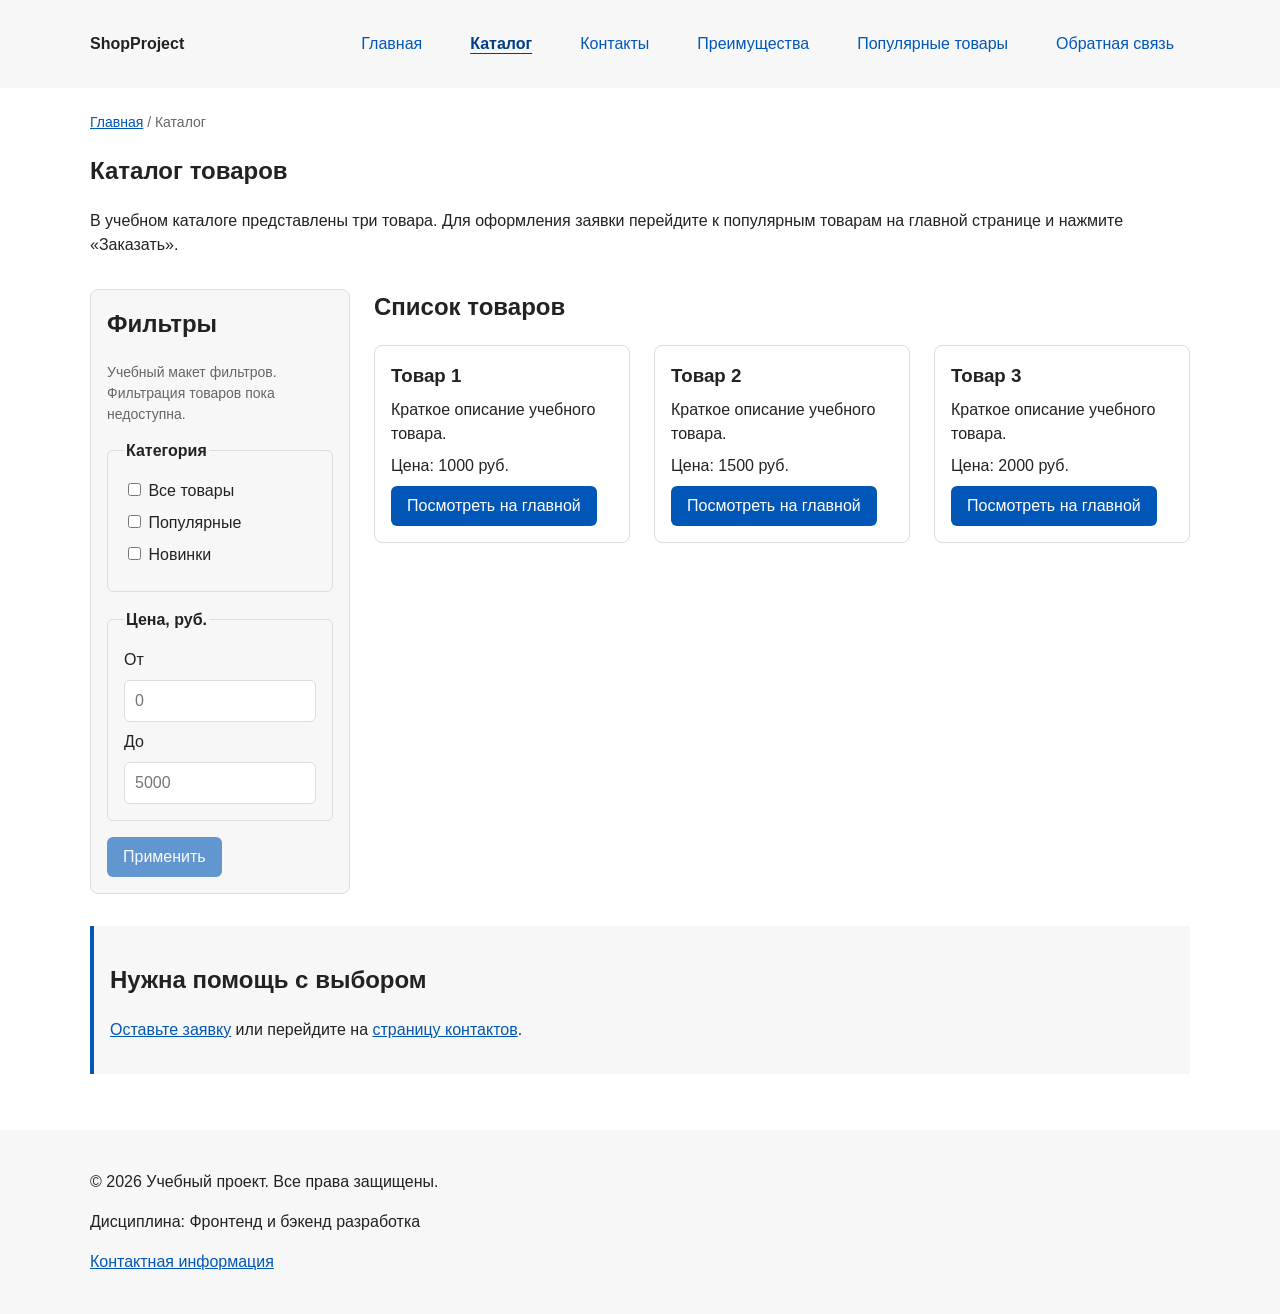
==== catalog.html @ 0255ac9d "update files" ====
<!DOCTYPE html>
<html lang="ru">
<head>
  <meta charset="UTF-8">
  <meta name="viewport" content="width=device-width, initial-scale=1.0">
  <meta name="description" content="Каталог товаров ShopProject: описания, цены и переход к оформлению заявки на главной странице.">
  <title>Каталог товаров — Учебный интернет-магазин</title>
  <meta property="og:type" content="website">
  <meta property="og:locale" content="ru_RU">
  <meta property="og:site_name" content="ShopProject">
  <meta property="og:title" content="Каталог товаров — Учебный интернет-магазин">
  <meta property="og:description" content="Каталог товаров ShopProject: описания, цены и переход к оформлению заявки на главной странице.">
  <meta property="og:url" content="https://npeac-h.github.io/kr1-html-css-shop/catalog.html">
  <meta property="og:image" content="https://npeac-h.github.io/kr1-html-css-shop/images/preview.jpg">
  <meta property="og:image:width" content="1200">
  <meta property="og:image:height" content="630">
  <meta property="og:image:alt" content="ShopProject — учебный интернет-магазин">
  <link rel="stylesheet" href="css/style.css">
</head>
<body>
  <header>
    <div class="site-header">
      <a class="site-logo" href="index.html">ShopProject</a>
      <nav class="site-nav" aria-label="Основная навигация">
        <ul class="site-nav__list">
          <li><a href="index.html">Главная</a></li>
          <li><a href="catalog.html" aria-current="page">Каталог</a></li>
          <li><a href="contacts.html">Контакты</a></li>
          <li><a href="index.html#advantages">Преимущества</a></li>
          <li><a href="index.html#popular">Популярные товары</a></li>
          <li><a href="index.html#contacts">Обратная связь</a></li>
        </ul>
      </nav>
    </div>
  </header>
  <main>
    <nav class="breadcrumbs" aria-label="Хлебные крошки">
      <a href="index.html">Главная</a>
      <span aria-current="page">Каталог</span>
    </nav>

    <section class="section">
      <h1>Каталог товаров</h1>
      <p>
        В учебном каталоге представлены три товара.
        Для оформления заявки перейдите к популярным товарам
        на главной странице и нажмите «Заказать».
      </p>
    </section>

    <div class="catalog-layout">
      <aside class="catalog-filters" aria-labelledby="filters-title">
        <h2 id="filters-title">Фильтры</h2>
        <p id="filters-note" class="filters-note">
          Учебный макет фильтров. Фильтрация товаров пока недоступна.
        </p>
        <form class="filters-form" action="catalog.html" method="get" aria-describedby="filters-note">
          <fieldset>
            <legend>Категория</legend>
            <label>
              <input type="checkbox" name="category" value="all">
              Все товары
            </label>
            <label>
              <input type="checkbox" name="category" value="popular">
              Популярные
            </label>
            <label>
              <input type="checkbox" name="category" value="new">
              Новинки
            </label>
          </fieldset>

          <fieldset>
            <legend>Цена, руб.</legend>
            <label for="price-from">От</label>
            <input id="price-from" name="price-from" type="number" min="0" placeholder="0">
            <label for="price-to">До</label>
            <input id="price-to" name="price-to" type="number" min="0" placeholder="5000">
          </fieldset>

          <button class="button" type="submit" disabled>Применить</button>
        </form>
      </aside>

      <section class="catalog-products" aria-labelledby="products-title">
        <h2 id="products-title">Список товаров</h2>
        <div class="products-grid">
          <article class="product-card">
            <h3>Товар 1</h3>
            <p>Краткое описание учебного товара.</p>
            <p>Цена: 1000 руб.</p>
            <a class="button product-card__link" href="index.html#popular">Посмотреть на главной</a>
          </article>

          <article class="product-card">
            <h3>Товар 2</h3>
            <p>Краткое описание учебного товара.</p>
            <p>Цена: 1500 руб.</p>
            <a class="button product-card__link" href="index.html#popular">Посмотреть на главной</a>
          </article>

          <article class="product-card">
            <h3>Товар 3</h3>
            <p>Краткое описание учебного товара.</p>
            <p>Цена: 2000 руб.</p>
            <a class="button product-card__link" href="index.html#popular">Посмотреть на главной</a>
          </article>
        </div>
      </section>
    </div>

    <aside class="aside-info">
      <h2>Нужна помощь с выбором</h2>
      <p>
        <a href="index.html#contacts">Оставьте заявку</a>
        или перейдите на <a href="contacts.html">страницу контактов</a>.
      </p>
    </aside>
  </main>
  <footer>
    <div class="site-footer">
      <p>&copy; 2026 Учебный проект. Все права защищены.</p>
      <p>Дисциплина: Фронтенд и бэкенд разработка</p>
      <p><a href="contacts.html">Контактная информация</a></p>
    </div>
  </footer>
</body>
</html>
---- css/style.css ----
/* ===============================
   2. Базовые стили
   =============================== */

* {
  box-sizing: border-box;
}

body {
  margin: 0;
  font-family: Arial, sans-serif;
  line-height: 1.5;
  color: var(--color-text);
  background-color: var(--color-bg);
}

/*
  Задаём внутренние отступы для основных областей страницы.
  Это делает содержимое визуально отделённым от краёв окна браузера.
*/
header,
main,
footer {
  padding: var(--space-lg);
}


/*
  Оформляем шапку страницы.
  Пока используется простой светло-серый фон.
*/
header {
  position: sticky;
  top: 0;
  z-index: 10;
  background-color: var(--color-surface);
}

/*
  Оформляем подвал страницы тем же фоном,
  чтобы визуально отделить его от основного содержимого.
*/
footer {
  background-color: var(--color-surface);
}

/*
  Ограничиваем ширину содержимого шапки,
  чтобы оно не растягивалось слишком сильно на широких экранах.
*/
.site-header {
  display: flex;
  flex-wrap: wrap;
  align-items: center;
  justify-content: space-between;
  gap: var(--space-md);
  max-width: var(--container-width);
  margin: 0 auto;
}

/*
  Оформляем текстовый логотип.
*/
.site-logo {
  font-weight: bold;
  text-decoration: none;
  color: #222222;
}

/*
  Убираем стандартные отступы и маркеры списка навигации.
*/
.site-nav__list {
  display: flex;
  flex-wrap: wrap;
  justify-content: center;
  align-items: center;
  gap: var(--space-md);
  padding: 0;
  margin: 0;
  list-style: none;
}

/*
  Отступы между пунктами меню задаются через gap у списка.
*/
.site-nav__list li {
  margin: 0;
}

/*
  Оформляем ссылки меню.
*/
.site-nav__list a {
  display: inline-block;
  padding: var(--space-sm) var(--space-md);
  color: var(--color-primary);
  text-decoration: none;
  border-radius: var(--radius-sm);
}

/* Подсветка всей кликабельной области пункта меню. */
.site-nav__list a:hover,
.site-nav__list a[aria-current="page"]:hover {
  color: var(--color-white);
  background-color: var(--color-primary);
}

/*
  Hero-блок — первый крупный блок страницы.
  Он визуально отделяется от остальных разделов фоном и отступами.
*/
.hero {
  max-width: var(--container-width);
  margin: 0 auto var(--space-xl);
  padding: var(--space-xl) var(--space-lg);
  background-color: var(--color-surface-accent);
  border-radius: var(--radius-lg);
}

.section {
  max-width: var(--container-width);
  margin: 0 auto var(--space-xl);
  scroll-margin-top: 140px;
}

.section h2 {
  margin-top: 0;
}


/*
  Grid размещает карточки в три колонки, Flexbox выравнивает их содержимое.
*/
.products-grid {
  display: grid;
  grid-template-columns: repeat(3, minmax(0, 1fr));
  gap: var(--space-lg);
}

.product-card {
  display: flex;
  flex-direction: column;
  gap: var(--space-sm);
  min-width: 0;
  margin-bottom: 0;
  padding: var(--space-md);
  border: 1px solid var(--color-border);
  border-radius: var(--radius-md);
  background-color: var(--color-bg);
}

.product-card:hover {
  border-color: var(--color-primary);
}

.product-card h3,
.product-card p {
  margin: 0;
}

.product-card .button {
  align-self: flex-start;
  margin-top: auto;
}

footer {
  scroll-margin-top: 140px;
}

@media (max-width: 800px) {
  .products-grid {
    grid-template-columns: repeat(2, minmax(0, 1fr));
  }
}

@media (max-width: 540px) {
  header,
  main,
  footer {
    padding: var(--space-md);
  }

  .products-grid {
    grid-template-columns: 1fr;
  }
}


/* Каталог: именованные области Grid для фильтров и товаров. */
.catalog-layout {
  display: grid;
  grid-template-columns: 260px minmax(0, 1fr);
  grid-template-areas: "filters products";
  align-items: start;
  gap: var(--space-lg);
  max-width: var(--container-width);
  margin: 0 auto var(--space-xl);
}

.catalog-filters {
  grid-area: filters;
  min-width: 0;
  padding: var(--space-md);
  border: 1px solid var(--color-border);
  border-radius: var(--radius-md);
  background-color: var(--color-surface);
}

.catalog-products {
  grid-area: products;
  min-width: 0;
}

.catalog-filters h2,
.catalog-products h2 {
  margin-top: 0;
}

.filters-note {
  color: var(--color-muted);
  font-size: 14px;
}

.filters-form {
  display: grid;
  gap: var(--space-md);
}

.filters-form fieldset {
  min-width: 0;
  margin: 0;
  padding: var(--space-md);
  border: 1px solid var(--color-border);
  border-radius: var(--radius-sm);
}

.filters-form legend {
  font-weight: 700;
}

.filters-form label {
  display: block;
  margin-bottom: var(--space-sm);
}

.filters-form input[type="number"] {
  width: 100%;
  padding: var(--space-sm) 10px;
  border: 1px solid var(--color-border);
  border-radius: var(--radius-sm);
  background-color: var(--color-bg);
  color: var(--color-text);
  font: inherit;
}

.filters-form input[type="number"] + label {
  margin-top: var(--space-sm);
}

.filters-form input:focus-visible {
  outline: 2px solid var(--color-primary);
  outline-offset: 3px;
}

.filters-form .button {
  justify-self: start;
}

/* Общий вид ссылок и кнопок действий. */
.button {
  display: inline-block;
  font: inherit;
  padding: var(--space-sm) var(--space-md);
  color: var(--color-white);
  background-color: var(--color-primary);
  text-decoration: none;
  border: none;
  border-radius: var(--radius-sm);
  cursor: pointer;
}

.button:hover {
  background-color: var(--color-primary-dark);
  outline: 2px solid var(--color-primary);
  outline-offset: 3px;
}

.button:focus-visible {
  outline: 2px solid var(--color-primary);
  outline-offset: 3px;
}

.button:disabled {
  opacity: 0.6;
  cursor: not-allowed;
}


/*
  Дополнительный информационный блок.
*/
.aside-info {
  max-width: var(--container-width);
  margin: 0 auto var(--space-xl);
  padding: var(--space-md);
  border-left: 4px solid var(--color-primary);
  background-color: var(--color-surface);
}


/*
  Модальное окно.
  Элемент dialog сам умеет открываться поверх страницы.
*/
.order-dialog {
  width: min(100% - 32px, 560px);
  padding: 24px;
  border: none;
  border-radius: 12px;
}

/*
  Затемнение фона за модальным окном.
*/
.order-dialog::backdrop {
  background-color: rgba(0, 0, 0, 0.5);
}

/*
  Поле формы.
  Каждый блок получает нижний отступ.
*/
.form-field {
  margin-bottom: 16px;
}

/*
  Подпись поля.
*/
.form-field label {
  display: block;
  margin-bottom: 6px;
}

/*
  Основные поля формы.
*/
.form-field input,
.form-field select,
.form-field textarea {
  width: 100%;
  padding: 10px 12px;
  border: 1px solid #cccccc;
  border-radius: 6px;
  font: inherit;
}

/*
  Checkbox не должен занимать всю ширину.
*/
.form-field input[type="checkbox"] {
  width: auto;
}

/*
  Подсказка под полем телефона.
*/
.form-field small {
  display: block;
  margin-top: 4px;
  color: #666666;
}

/*
  Видимый фокус для клавиатурной навигации.
*/
.form-field input:focus-visible,
.form-field select:focus-visible,
.form-field textarea:focus-visible,
.form-actions button:focus-visible {
  outline: 2px solid #0057b8;
  outline-offset: 2px;
}

/*
  Подсветка ошибочных полей.
  Атрибут aria-invalid будет добавляться через JavaScript.
*/
[aria-invalid="true"] {
  border-color: #b00020;
}

/*
  Кнопки формы.
*/
.form-actions {
  display: flex;
  gap: 12px;
  margin-top: 20px;
}

/*
  Сообщение об успешной отправке.
*/
.success-message {
  max-width: var(--container-width);
  margin: var(--space-lg) auto;
  padding: var(--space-md);
  border-left: 4px solid var(--color-success);
  background-color: var(--color-success-bg);
}




/* ===============================
   1. Переменные проекта
   =============================== */
:root {
  /* Основные цвета проекта */
  --color-bg: #ffffff;
  --color-text: #222222;
  --color-muted: #666666;
  --color-primary: #0057b8;
  --color-primary-dark: #003f86;
  --color-border: #dddddd;
  --color-surface: #f7f7f7;
  --color-surface-accent: #eef5ff;
  --color-danger: #b00020;
  --color-success: #168a2f;
  --color-success-bg: #eefaf0;
  --color-white: #ffffff;

  /* Отступы */
  --space-xs: 4px;
  --space-sm: 8px;
  --space-md: 16px;
  --space-lg: 24px;
  --space-xl: 32px;

  /* Скругления */
  --radius-sm: 6px;
  --radius-md: 8px;
  --radius-lg: 12px;

  /* Размеры */
  --container-width: 1100px;
}




/* ===============================
   3. Общие элементы интерфейса
   =============================== */

a {
  color: var(--color-primary);
}

a:hover {
  color: var(--color-primary-dark);
}

a:focus-visible {
  outline: 2px solid var(--color-primary);
  outline-offset: 3px;
}


/* ===============================
   5. Форма и модальное окно
   =============================== */

.order-dialog {
  width: min(100% - 32px, 560px);
  padding: var(--space-lg);
  border: none;
  border-radius: var(--radius-lg);
}

.order-dialog::backdrop {
  background-color: rgba(0, 0, 0, 0.5);
}

.form-field {
  margin-bottom: var(--space-md);
}

.form-field label {
  display: block;
  margin-bottom: var(--space-xs);
}

.form-field input,
.form-field select,
.form-field textarea {
  width: 100%;
  padding: 10px 12px;
  border: 1px solid var(--color-border);
  border-radius: var(--radius-sm);
  background-color: var(--color-white);
  font: inherit;
}

.form-field input[type="checkbox"] {
  width: auto;
}

.form-field small {
  display: block;
  margin-top: var(--space-xs);
  color: var(--color-muted);
}

.form-field input:focus,
.form-field select:focus,
.form-field textarea:focus {
  border-color: var(--color-primary);
}

.order-form:has(.form-field :is(input:not([type="checkbox"]), select, textarea):focus)
  .form-field :is(input:not([type="checkbox"]), select, textarea):not(:focus) {
  background-color: #eeeeee;
}

.order-form:has(.form-field :is(input:not([type="checkbox"]), select, textarea):focus)
  .form-field :is(input:not([type="checkbox"]), select, textarea):not(:focus):not([aria-invalid="true"]) {
  border-color: var(--color-muted);
}

.form-field input:focus-visible,
.form-field select:focus-visible,
.form-field textarea:focus-visible,
.form-actions button:focus-visible {
  outline: 2px solid var(--color-primary);
  outline-offset: 3px;
}

[aria-invalid="true"] {
  border-color: var(--color-danger);
}

/* Навигация и якорные ссылки многостраничного сайта. */
html {
  scroll-behavior: smooth;
}

:target {
  outline: 2px dashed var(--color-primary);
  outline-offset: 4px;
}

.site-nav__list a[aria-current="page"] {
  color: var(--color-primary-dark);
  font-weight: bold;
  text-decoration: underline;
  text-underline-offset: 4px;
}

.breadcrumbs {
  max-width: var(--container-width);
  margin: 0 auto var(--space-md);
  font-size: 14px;
  color: var(--color-muted);
}

.breadcrumbs a {
  color: var(--color-primary);
}

.breadcrumbs span::before {
  content: " / ";
  color: var(--color-muted);
}

.site-footer {
  max-width: var(--container-width);
  margin: 0 auto;
}

.hero-link {
  display: inline-block;
  margin: var(--space-sm);
}

.contact-details {
  font-style: normal;
}

.contact-details li {
  margin-bottom: var(--space-sm);
}

/* Переносимое меню на узком экране не перекрывает цель якоря. */
@media (max-width: 540px) {
  header {
    position: static;
  }

  .section {
    scroll-margin-top: var(--space-md);
  }
}

@media (prefers-reduced-motion: reduce) {
  html {
    scroll-behavior: auto;
  }
}
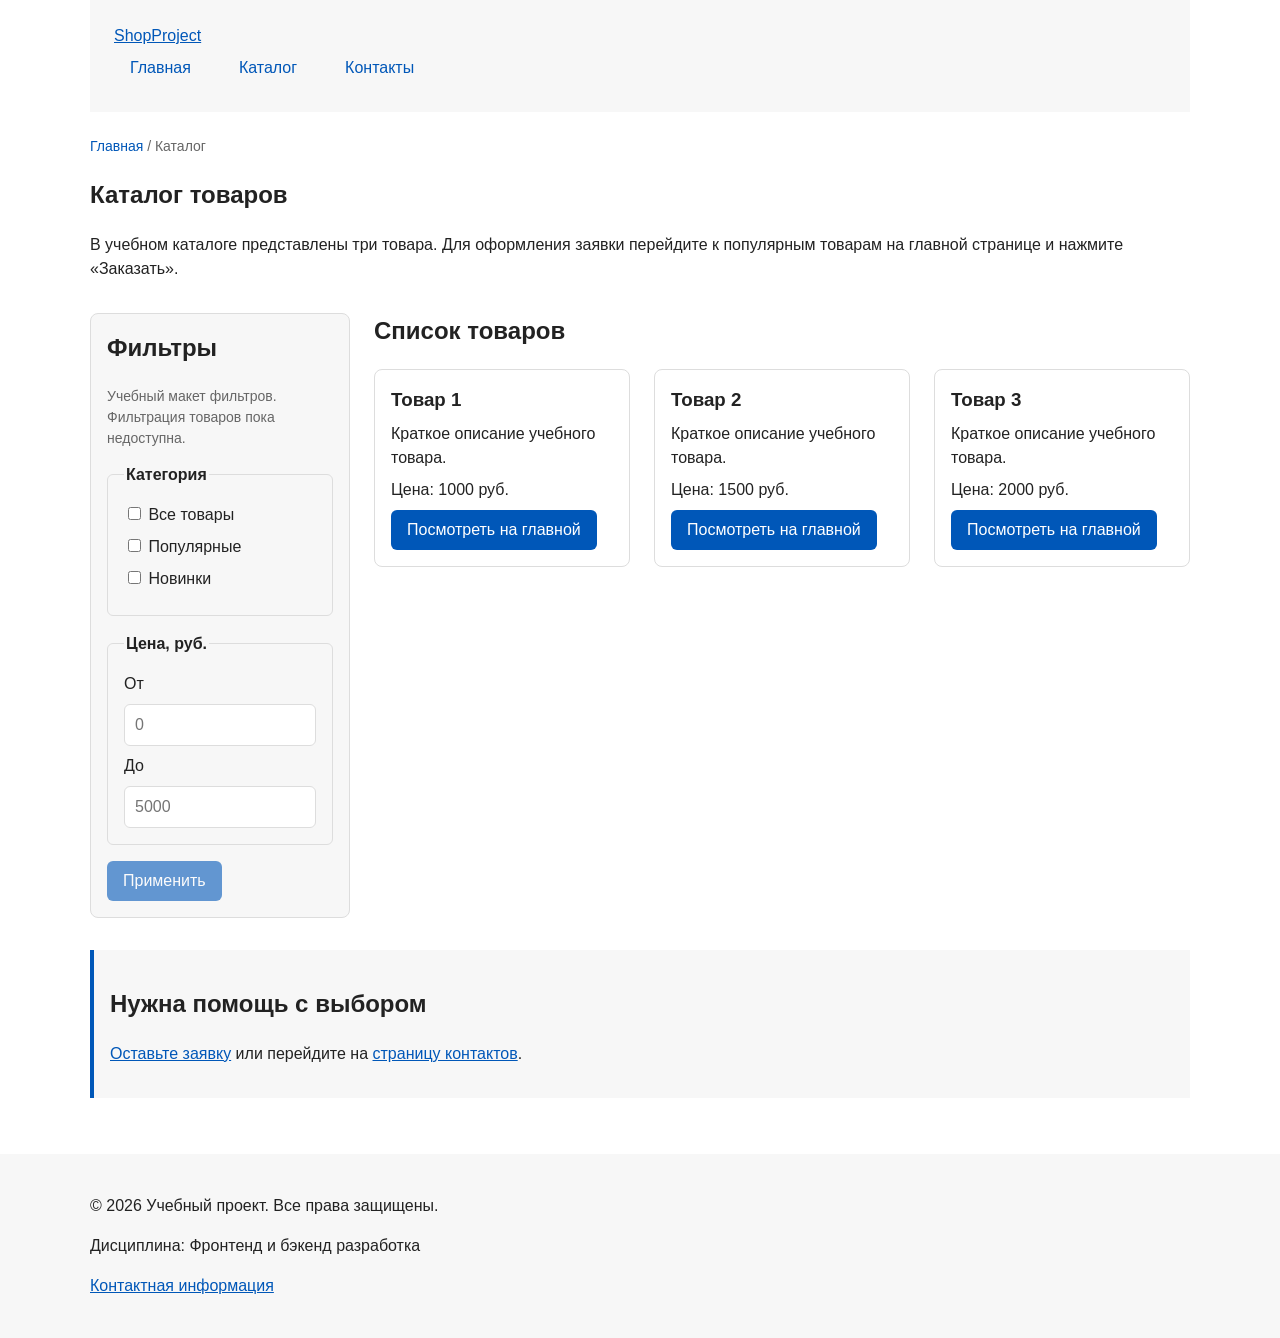
==== commit 42f82f83: "refactor: apply BEM naming to CSS classes" ====
--- a/catalog.html
+++ b/catalog.html
@@ -18,25 +18,28 @@
   <link rel="stylesheet" href="css/style.css">
 </head>
 <body>
-  <header>
-    <div class="site-header">
-      <a class="site-logo" href="index.html">ShopProject</a>
-      <nav class="site-nav" aria-label="Основная навигация">
-        <ul class="site-nav__list">
-          <li><a href="index.html">Главная</a></li>
-          <li><a href="catalog.html" aria-current="page">Каталог</a></li>
-          <li><a href="contacts.html">Контакты</a></li>
-          <li><a href="index.html#advantages">Преимущества</a></li>
-          <li><a href="index.html#popular">Популярные товары</a></li>
-          <li><a href="index.html#contacts">Обратная связь</a></li>
-        </ul>
-      </nav>
-    </div>
+  <header class="site-header">
+  <div class="site-header__inner">
+    <a class="site-header__logo" href="index.html">ShopProject</a>
+    <nav class="site-nav" aria-label="Основная навигация">
+      <ul class="site-nav__list">
+        <li class="site-nav__item">
+          <a class="site-nav__link" href="index.html">Главная</a>
+        </li>
+        <li class="site-nav__item">
+          <a class="site-nav__link site-nav__link--active" href="catalog.html">Каталог</a>
+        </li>
+        <li class="site-nav__item">
+          <a class="site-nav__link" href="contacts.html">Контакты</a>
+        </li>
+      </ul>
+    </nav>
+  </div>
   </header>
   <main>
     <nav class="breadcrumbs" aria-label="Хлебные крошки">
-      <a href="index.html">Главная</a>
-      <span aria-current="page">Каталог</span>
+      <a class="breadcrumbs__link" href="index.html">Главная</a>
+      <span class="breadcrumbs__current">Каталог</span>
     </nav>
 
     <section class="section">
@@ -87,21 +90,21 @@
         <h2 id="products-title">Список товаров</h2>
         <div class="products-grid">
           <article class="product-card">
-            <h3>Товар 1</h3>
+            <h3 class="product-card__title">Товар 1</h3>
             <p>Краткое описание учебного товара.</p>
             <p>Цена: 1000 руб.</p>
             <a class="button product-card__link" href="index.html#popular">Посмотреть на главной</a>
           </article>
 
           <article class="product-card">
-            <h3>Товар 2</h3>
+            <h3 class="product-card__title">Товар 2</h3>
             <p>Краткое описание учебного товара.</p>
             <p>Цена: 1500 руб.</p>
             <a class="button product-card__link" href="index.html#popular">Посмотреть на главной</a>
           </article>
 
           <article class="product-card">
-            <h3>Товар 3</h3>
+            <h3 class="product-card__title">Товар 3</h3>
             <p>Краткое описание учебного товара.</p>
             <p>Цена: 2000 руб.</p>
             <a class="button product-card__link" href="index.html#popular">Посмотреть на главной</a>
@@ -126,4 +129,4 @@
     </div>
   </footer>
 </body>
-</html>+</html>
--- a/css/style.css
+++ b/css/style.css
@@ -470,7 +470,7 @@
 
 
 /* ===============================
-   5. Форма и модальное окно
+   5. Форма и модальное окно (БЭМ)
    =============================== */
 
 .order-dialog {
@@ -478,68 +478,101 @@
   padding: var(--space-lg);
   border: none;
   border-radius: var(--radius-lg);
+  background-color: var(--color-bg);
 }
 
 .order-dialog::backdrop {
   background-color: rgba(0, 0, 0, 0.5);
 }
 
-.form-field {
+.order-dialog__title {
+  margin-top: 0;
+  color: var(--color-text);
+}
+
+.order-form__field {
   margin-bottom: var(--space-md);
 }
 
-.form-field label {
+.order-form__label {
   display: block;
   margin-bottom: var(--space-xs);
-}
-
-.form-field input,
-.form-field select,
-.form-field textarea {
+  color: var(--color-text);
+}
+
+.order-form__input,
+.order-form__select,
+.order-form__textarea {
   width: 100%;
   padding: 10px 12px;
   border: 1px solid var(--color-border);
   border-radius: var(--radius-sm);
   background-color: var(--color-white);
   font: inherit;
-}
-
-.form-field input[type="checkbox"] {
+  color: var(--color-text);
+}
+
+.order-form__checkbox {
   width: auto;
-}
-
-.form-field small {
+  margin-right: var(--space-xs);
+}
+
+.order-form__field small {
   display: block;
   margin-top: var(--space-xs);
   color: var(--color-muted);
 }
 
-.form-field input:focus,
-.form-field select:focus,
-.form-field textarea:focus {
+.order-form__input:focus,
+.order-form__select:focus,
+.order-form__textarea:focus {
   border-color: var(--color-primary);
 }
 
-.order-form:has(.form-field :is(input:not([type="checkbox"]), select, textarea):focus)
-  .form-field :is(input:not([type="checkbox"]), select, textarea):not(:focus) {
+.order-form:has(.order-form__field :is(input:not([type="checkbox"]), select, textarea):focus)
+  .order-form__field :is(input:not([type="checkbox"]), select, textarea):not(:focus) {
   background-color: #eeeeee;
 }
 
-.order-form:has(.form-field :is(input:not([type="checkbox"]), select, textarea):focus)
-  .form-field :is(input:not([type="checkbox"]), select, textarea):not(:focus):not([aria-invalid="true"]) {
+.order-form:has(.order-form__field :is(input:not([type="checkbox"]), select, textarea):focus)
+  .order-form__field :is(input:not([type="checkbox"]), select, textarea):not(:focus):not([aria-invalid="true"]) {
   border-color: var(--color-muted);
 }
 
-.form-field input:focus-visible,
-.form-field select:focus-visible,
-.form-field textarea:focus-visible,
-.form-actions button:focus-visible {
+.order-form__input:focus-visible,
+.order-form__select:focus-visible,
+.order-form__textarea:focus-visible,
+.order-form__actions button:focus-visible {
   outline: 2px solid var(--color-primary);
   outline-offset: 3px;
 }
 
 [aria-invalid="true"] {
   border-color: var(--color-danger);
+}
+
+.order-form__actions {
+  display: flex;
+  gap: 12px;
+  margin-top: 20px;
+}
+
+/* Модификаторы кнопок */
+.button--primary {
+  color: var(--color-white);
+  background-color: var(--color-primary);
+}
+.button--primary:hover {
+  background-color: var(--color-primary-dark);
+}
+.button--secondary {
+  color: var(--color-primary);
+  background-color: transparent;
+  border: 1px solid var(--color-primary);
+}
+.button--secondary:hover {
+  color: var(--color-white);
+  background-color: var(--color-primary);
 }
 
 /* Навигация и якорные ссылки многостраничного сайта. */
@@ -566,11 +599,16 @@
   color: var(--color-muted);
 }
 
-.breadcrumbs a {
+.breadcrumbs__link {
   color: var(--color-primary);
-}
-
-.breadcrumbs span::before {
+  text-decoration: none;
+}
+
+.breadcrumbs__link:hover {
+  text-decoration: underline;
+}
+
+.breadcrumbs__current::before {
   content: " / ";
   color: var(--color-muted);
 }
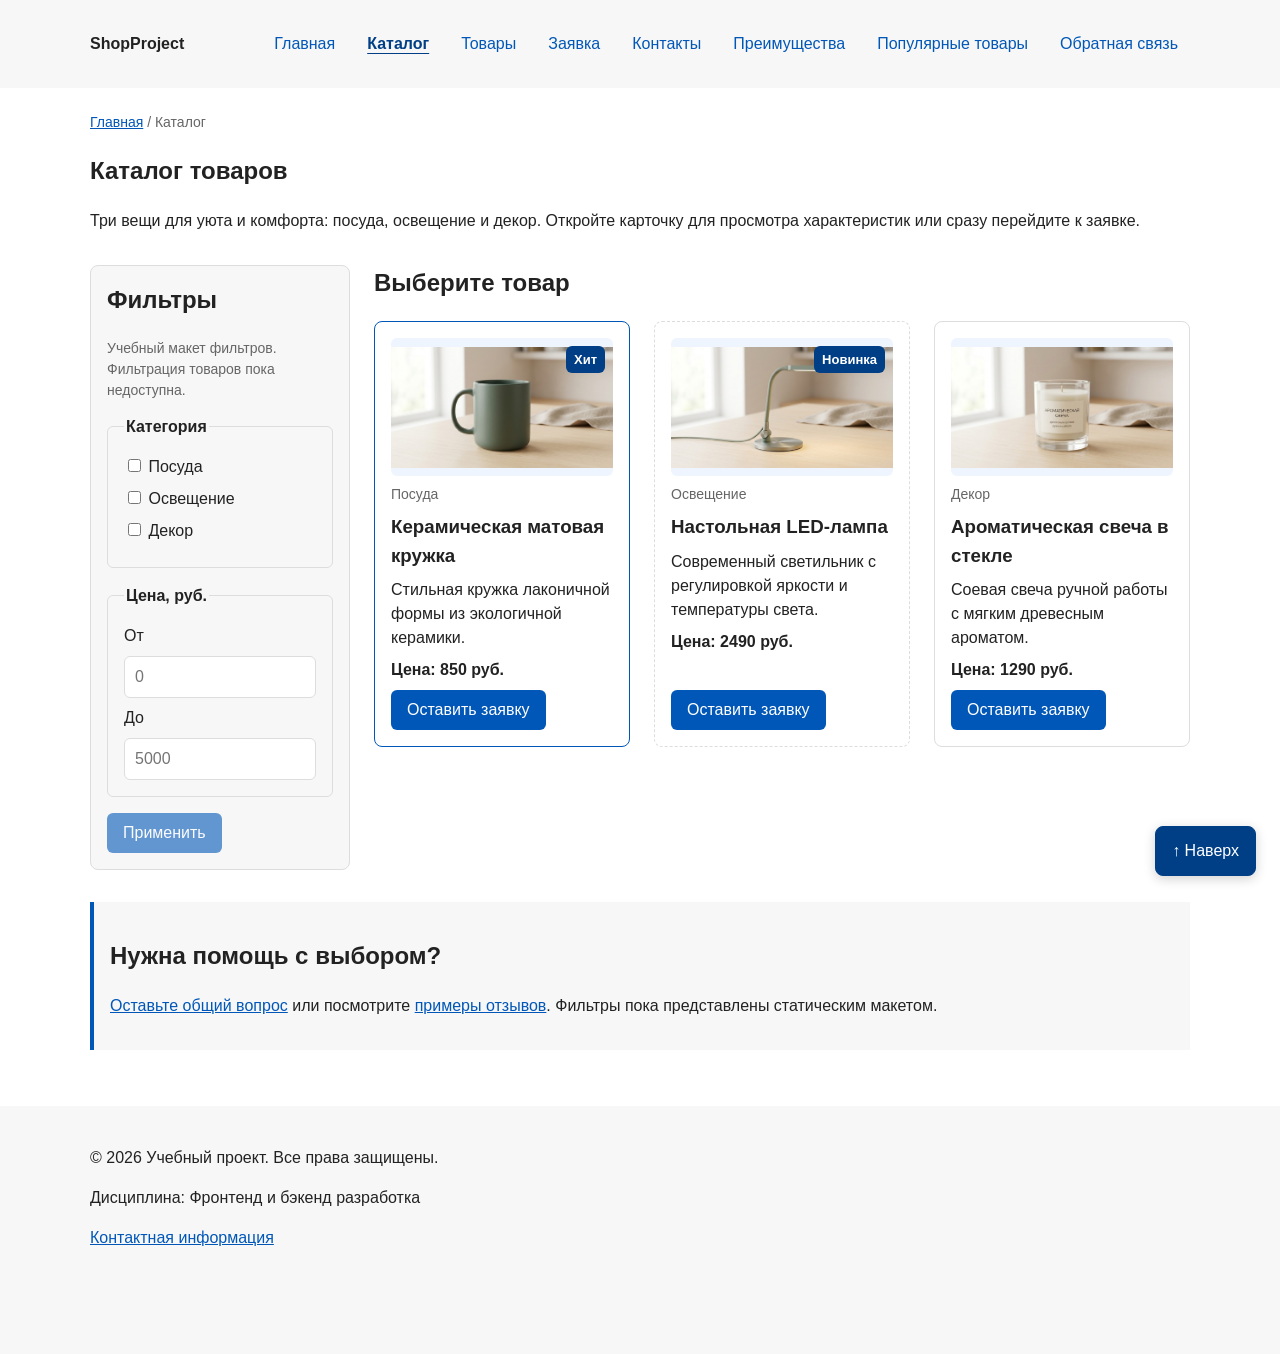
==== commit e648ce0e: "Сhanging all files" ====
--- a/catalog.html
+++ b/catalog.html
@@ -3,13 +3,13 @@
 <head>
   <meta charset="UTF-8">
   <meta name="viewport" content="width=device-width, initial-scale=1.0">
-  <meta name="description" content="Каталог товаров ShopProject: описания, цены и переход к оформлению заявки на главной странице.">
-  <title>Каталог товаров — Учебный интернет-магазин</title>
+  <meta name="description" content="Кружка, лампа и ароматическая свеча: цены, категории, изображения и ссылки на подробные характеристики.">
+  <title>Каталог товаров — ShopProject</title>
   <meta property="og:type" content="website">
   <meta property="og:locale" content="ru_RU">
   <meta property="og:site_name" content="ShopProject">
-  <meta property="og:title" content="Каталог товаров — Учебный интернет-магазин">
-  <meta property="og:description" content="Каталог товаров ShopProject: описания, цены и переход к оформлению заявки на главной странице.">
+  <meta property="og:title" content="Каталог товаров — ShopProject">
+  <meta property="og:description" content="Кружка, лампа и ароматическая свеча: цены, категории, изображения и ссылки на подробные характеристики.">
   <meta property="og:url" content="https://npeac-h.github.io/kr1-html-css-shop/catalog.html">
   <meta property="og:image" content="https://npeac-h.github.io/kr1-html-css-shop/images/preview.jpg">
   <meta property="og:image:width" content="1200">
@@ -17,116 +17,127 @@
   <meta property="og:image:alt" content="ShopProject — учебный интернет-магазин">
   <link rel="stylesheet" href="css/style.css">
 </head>
-<body>
+<body class="page" id="top">
+  <a class="skip-link" href="#main-content">К содержимому</a>
   <header class="site-header">
-  <div class="site-header__inner">
-    <a class="site-header__logo" href="index.html">ShopProject</a>
-    <nav class="site-nav" aria-label="Основная навигация">
-      <ul class="site-nav__list">
-        <li class="site-nav__item">
-          <a class="site-nav__link" href="index.html">Главная</a>
-        </li>
-        <li class="site-nav__item">
-          <a class="site-nav__link site-nav__link--active" href="catalog.html">Каталог</a>
-        </li>
-        <li class="site-nav__item">
-          <a class="site-nav__link" href="contacts.html">Контакты</a>
-        </li>
-      </ul>
-    </nav>
-  </div>
+    <div class="site-header__inner">
+      <a class="site-header__logo" href="index.html">ShopProject</a>
+      <nav class="site-nav" aria-label="Основная навигация">
+        <ul class="site-nav__list">
+          <li class="site-nav__item"><a class="site-nav__link" href="index.html">Главная</a></li>
+          <li class="site-nav__item"><a class="site-nav__link site-nav__link--active" href="catalog.html" aria-current="page">Каталог</a></li>
+          <li class="site-nav__item"><a class="site-nav__link" href="product.html">Товары</a></li>
+          <li class="site-nav__item"><a class="site-nav__link" href="order.html">Заявка</a></li>
+          <li class="site-nav__item"><a class="site-nav__link" href="contacts.html">Контакты</a></li>
+          <li class="site-nav__item"><a class="site-nav__link" href="index.html#advantages">Преимущества</a></li>
+          <li class="site-nav__item"><a class="site-nav__link" href="index.html#popular">Популярные товары</a></li>
+          <li class="site-nav__item"><a class="site-nav__link" href="index.html#contacts">Обратная связь</a></li>
+        </ul>
+      </nav>
+    </div>
   </header>
-  <main>
+  <main class="page__main" id="main-content" tabindex="-1">
     <nav class="breadcrumbs" aria-label="Хлебные крошки">
       <a class="breadcrumbs__link" href="index.html">Главная</a>
-      <span class="breadcrumbs__current">Каталог</span>
+      <span class="breadcrumbs__current" aria-current="page">Каталог</span>
     </nav>
-
     <section class="section">
-      <h1>Каталог товаров</h1>
-      <p>
-        В учебном каталоге представлены три товара.
-        Для оформления заявки перейдите к популярным товарам
-        на главной странице и нажмите «Заказать».
-      </p>
+      <h1 class="section__heading">Каталог товаров</h1>
+      <p>Три вещи для уюта и комфорта: посуда, освещение и декор.
+        Откройте карточку для просмотра характеристик или сразу перейдите к заявке.</p>
     </section>
-
     <div class="catalog-layout">
       <aside class="catalog-filters" aria-labelledby="filters-title">
-        <h2 id="filters-title">Фильтры</h2>
-        <p id="filters-note" class="filters-note">
+        <h2 class="catalog-filters__title" id="filters-title">Фильтры</h2>
+        <p id="filters-note" class="catalog-filters__note">
           Учебный макет фильтров. Фильтрация товаров пока недоступна.
         </p>
-        <form class="filters-form" action="catalog.html" method="get" aria-describedby="filters-note">
-          <fieldset>
-            <legend>Категория</legend>
-            <label>
-              <input type="checkbox" name="category" value="all">
-              Все товары
+        <form class="catalog-filters__form" action="catalog.html" method="get" aria-describedby="filters-note">
+          <fieldset class="catalog-filters__group">
+            <legend class="catalog-filters__legend">Категория</legend>
+            <label class="catalog-filters__label">
+              <input class="catalog-filters__checkbox" type="checkbox" name="category" value="tableware">
+              Посуда
             </label>
-            <label>
-              <input type="checkbox" name="category" value="popular">
-              Популярные
+            <label class="catalog-filters__label">
+              <input class="catalog-filters__checkbox" type="checkbox" name="category" value="lighting">
+              Освещение
             </label>
-            <label>
-              <input type="checkbox" name="category" value="new">
-              Новинки
+            <label class="catalog-filters__label">
+              <input class="catalog-filters__checkbox" type="checkbox" name="category" value="decor">
+              Декор
             </label>
           </fieldset>
 
-          <fieldset>
-            <legend>Цена, руб.</legend>
-            <label for="price-from">От</label>
-            <input id="price-from" name="price-from" type="number" min="0" placeholder="0">
-            <label for="price-to">До</label>
-            <input id="price-to" name="price-to" type="number" min="0" placeholder="5000">
+          <fieldset class="catalog-filters__group">
+            <legend class="catalog-filters__legend">Цена, руб.</legend>
+            <label class="catalog-filters__label" for="price-from">От</label>
+            <input class="catalog-filters__input" id="price-from" name="price-from" type="number" min="0" placeholder="0">
+            <label class="catalog-filters__label catalog-filters__label--range-end" for="price-to">До</label>
+            <input class="catalog-filters__input" id="price-to" name="price-to" type="number" min="0" placeholder="5000">
           </fieldset>
 
-          <button class="button" type="submit" disabled>Применить</button>
+          <button class="button button--primary catalog-filters__button" type="submit" disabled>Применить</button>
         </form>
       </aside>
-
       <section class="catalog-products" aria-labelledby="products-title">
-        <h2 id="products-title">Список товаров</h2>
+        <h2 class="catalog-products__title" id="products-title">Выберите товар</h2>
         <div class="products-grid">
-          <article class="product-card">
-            <h3 class="product-card__title">Товар 1</h3>
-            <p>Краткое описание учебного товара.</p>
-            <p>Цена: 1000 руб.</p>
-            <a class="button product-card__link" href="index.html#popular">Посмотреть на главной</a>
+          <!-- Товар 1: Кружка -->
+          <article class="product-card product-card--featured">
+            <span class="product-card__badge">Хит</span>
+            <a class="product-card__image-link" href="product.html#mug" aria-label="Подробнее: Керамическая матовая кружка">
+              <img class="product-card__image" src="images/mug.jpg" alt="Керамическая матовая кружка зеленого цвета" width="640" height="400" loading="lazy" decoding="async">
+            </a>
+            <p class="product-card__category">Посуда</p>
+            <h3 class="product-card__title"><a class="product-card__title-link" href="product.html#mug">Керамическая матовая кружка</a></h3>
+            <p class="product-card__description">Стильная кружка лаконичной формы из экологичной керамики.</p>
+            <p class="product-card__price">Цена: 850 руб.</p>
+            <a class="button button--primary product-card__button" href="order.html?product=mug">Оставить заявку</a>
           </article>
 
-          <article class="product-card">
-            <h3 class="product-card__title">Товар 2</h3>
-            <p>Краткое описание учебного товара.</p>
-            <p>Цена: 1500 руб.</p>
-            <a class="button product-card__link" href="index.html#popular">Посмотреть на главной</a>
+          <!-- Товар 2: Лампа -->
+          <article class="product-card product-card--new">
+            <span class="product-card__badge">Новинка</span>
+            <a class="product-card__image-link" href="product.html#lamp" aria-label="Подробнее: Настольная LED-лампа">
+              <img class="product-card__image" src="images/lamp.jpg" alt="Современная настольная LED-лампа" width="640" height="400" loading="lazy" decoding="async">
+            </a>
+            <p class="product-card__category">Освещение</p>
+            <h3 class="product-card__title"><a class="product-card__title-link" href="product.html#lamp">Настольная LED-лампа</a></h3>
+            <p class="product-card__description">Современный светильник с регулировкой яркости и температуры света.</p>
+            <p class="product-card__price">Цена: 2490 руб.</p>
+            <a class="button button--primary product-card__button" href="order.html?product=lamp">Оставить заявку</a>
           </article>
 
+          <!-- Товар 3: Свеча -->
           <article class="product-card">
-            <h3 class="product-card__title">Товар 3</h3>
-            <p>Краткое описание учебного товара.</p>
-            <p>Цена: 2000 руб.</p>
-            <a class="button product-card__link" href="index.html#popular">Посмотреть на главной</a>
+            <a class="product-card__image-link" href="product.html#candle" aria-label="Подробнее: Ароматическая свеча в стекле">
+              <img class="product-card__image" src="images/candle.jpg" alt="Ароматическая соевая свеча в стеклянном стакане" width="640" height="400" loading="lazy" decoding="async">
+            </a>
+            <p class="product-card__category">Декор</p>
+            <h3 class="product-card__title"><a class="product-card__title-link" href="product.html#candle">Ароматическая свеча в стекле</a></h3>
+            <p class="product-card__description">Соевая свеча ручной работы с мягким древесным ароматом.</p>
+            <p class="product-card__price">Цена: 1290 руб.</p>
+            <a class="button button--primary product-card__button" href="order.html?product=candle">Оставить заявку</a>
           </article>
         </div>
       </section>
     </div>
-
+    </div>
     <aside class="aside-info">
-      <h2>Нужна помощь с выбором</h2>
-      <p>
-        <a href="index.html#contacts">Оставьте заявку</a>
-        или перейдите на <a href="contacts.html">страницу контактов</a>.
-      </p>
+      <h2 class="aside-info__title">Нужна помощь с выбором?</h2>
+      <p><a href="order.html">Оставьте общий вопрос</a> или посмотрите
+        <a href="index.html#reviews">примеры отзывов</a>. Фильтры пока представлены статическим макетом.</p>
     </aside>
   </main>
-  <footer>
-    <div class="site-footer">
+  <footer class="site-footer">
+    <div class="site-footer__inner">
       <p>&copy; 2026 Учебный проект. Все права защищены.</p>
       <p>Дисциплина: Фронтенд и бэкенд разработка</p>
       <p><a href="contacts.html">Контактная информация</a></p>
     </div>
   </footer>
+  <a class="back-to-top" href="#top" aria-label="Наверх страницы">↑ Наверх</a>
+
 </body>
-</html>
+</html>
--- a/css/style.css
+++ b/css/style.css
@@ -1,12 +1,42 @@
-/* ===============================
-   2. Базовые стили
-   =============================== */
-
+/* 1. Дизайн-токены проекта. */
+:root {
+  --color-bg: #ffffff;
+  --color-text: #222222;
+  --color-muted: #666666;
+  --color-primary: #0057b8;
+  --color-primary-dark: #003f86;
+  --color-border: #dddddd;
+  --color-surface: #f7f7f7;
+  --color-surface-accent: #eef5ff;
+  --color-field-muted: #eeeeee;
+  --color-danger: #b00020;
+  --color-success: #168a2f;
+  --color-success-bg: #eefaf0;
+  --color-white: #ffffff;
+  --color-backdrop: rgba(0, 0, 0, 0.5);
+
+  --space-xs: 4px;
+  --space-sm: 8px;
+  --space-md: 16px;
+  --space-lg: 24px;
+  --space-xl: 32px;
+
+  --radius-sm: 6px;
+  --radius-md: 8px;
+  --radius-lg: 12px;
+  --container-width: 1100px;
+}
+
+/* 2. Сброс и общие правила документа. Компоненты оформляются классами. */
 * {
   box-sizing: border-box;
 }
 
-body {
+html {
+  scroll-behavior: smooth;
+}
+
+.page {
   margin: 0;
   font-family: Arial, sans-serif;
   line-height: 1.5;
@@ -14,41 +44,38 @@
   background-color: var(--color-bg);
 }
 
-/*
-  Задаём внутренние отступы для основных областей страницы.
-  Это делает содержимое визуально отделённым от краёв окна браузера.
-*/
-header,
-main,
-footer {
+.page__main {
   padding: var(--space-lg);
 }
 
-
-/*
-  Оформляем шапку страницы.
-  Пока используется простой светло-серый фон.
-*/
-header {
+a {
+  color: var(--color-primary);
+}
+
+a:hover {
+  color: var(--color-primary-dark);
+}
+
+a:focus-visible {
+  outline: 2px solid var(--color-primary);
+  outline-offset: 3px;
+}
+
+:target {
+  outline: 2px dashed var(--color-primary);
+  outline-offset: 4px;
+}
+
+/* 3. Шапка и самостоятельный блок навигации. */
+.site-header {
   position: sticky;
   top: 0;
   z-index: 10;
+  padding: var(--space-lg);
   background-color: var(--color-surface);
 }
 
-/*
-  Оформляем подвал страницы тем же фоном,
-  чтобы визуально отделить его от основного содержимого.
-*/
-footer {
-  background-color: var(--color-surface);
-}
-
-/*
-  Ограничиваем ширину содержимого шапки,
-  чтобы оно не растягивалось слишком сильно на широких экранах.
-*/
-.site-header {
+.site-header__inner {
   display: flex;
   flex-wrap: wrap;
   align-items: center;
@@ -58,58 +85,53 @@
   margin: 0 auto;
 }
 
-/*
-  Оформляем текстовый логотип.
-*/
-.site-logo {
+.site-header__logo {
   font-weight: bold;
   text-decoration: none;
-  color: #222222;
-}
-
-/*
-  Убираем стандартные отступы и маркеры списка навигации.
-*/
+  color: var(--color-text);
+}
+
 .site-nav__list {
   display: flex;
   flex-wrap: wrap;
   justify-content: center;
   align-items: center;
-  gap: var(--space-md);
+  gap: var(--space-sm);
   padding: 0;
   margin: 0;
   list-style: none;
 }
 
-/*
-  Отступы между пунктами меню задаются через gap у списка.
-*/
-.site-nav__list li {
+.site-nav__item {
   margin: 0;
 }
 
-/*
-  Оформляем ссылки меню.
-*/
-.site-nav__list a {
+.site-nav__link {
   display: inline-block;
-  padding: var(--space-sm) var(--space-md);
+  padding: var(--space-sm) 12px;
   color: var(--color-primary);
   text-decoration: none;
   border-radius: var(--radius-sm);
 }
 
-/* Подсветка всей кликабельной области пункта меню. */
-.site-nav__list a:hover,
-.site-nav__list a[aria-current="page"]:hover {
+.site-nav__link--active {
+  color: var(--color-primary-dark);
+  font-weight: bold;
+  text-decoration: underline;
+  text-underline-offset: 4px;
+}
+
+.site-nav__link:hover {
   color: var(--color-white);
   background-color: var(--color-primary);
 }
 
-/*
-  Hero-блок — первый крупный блок страницы.
-  Он визуально отделяется от остальных разделов фоном и отступами.
-*/
+.site-nav__link:focus-visible {
+  outline: 2px solid var(--color-primary);
+  outline-offset: 3px;
+}
+
+/* 4. Разделы страниц и хлебные крошки. */
 .hero {
   max-width: var(--container-width);
   margin: 0 auto var(--space-xl);
@@ -118,20 +140,54 @@
   border-radius: var(--radius-lg);
 }
 
+.hero__link {
+  display: inline-block;
+  margin: var(--space-sm);
+}
+
 .section {
   max-width: var(--container-width);
   margin: 0 auto var(--space-xl);
-  scroll-margin-top: 140px;
-}
-
-.section h2 {
+  scroll-margin-top: 180px;
+}
+
+.section__title {
   margin-top: 0;
 }
 
-
-/*
-  Grid размещает карточки в три колонки, Flexbox выравнивает их содержимое.
-*/
+.breadcrumbs {
+  max-width: var(--container-width);
+  margin: 0 auto var(--space-md);
+  font-size: 14px;
+  color: var(--color-muted);
+}
+
+.breadcrumbs__link {
+  color: var(--color-primary);
+}
+
+.breadcrumbs__current::before {
+  content: " / ";
+  color: var(--color-muted);
+}
+
+.aside-info {
+  max-width: var(--container-width);
+  margin: 0 auto var(--space-xl);
+  padding: var(--space-md);
+  border-left: 4px solid var(--color-primary);
+  background-color: var(--color-surface);
+}
+
+.contact-details {
+  font-style: normal;
+}
+
+.contact-details__item {
+  margin-bottom: var(--space-sm);
+}
+
+/* 5. Grid управляет раскладкой, карточка не зависит от страницы. */
 .products-grid {
   display: grid;
   grid-template-columns: repeat(3, minmax(0, 1fr));
@@ -139,55 +195,34 @@
 }
 
 .product-card {
+  position: relative;
   display: flex;
   flex-direction: column;
   gap: var(--space-sm);
   min-width: 0;
-  margin-bottom: 0;
   padding: var(--space-md);
   border: 1px solid var(--color-border);
   border-radius: var(--radius-md);
   background-color: var(--color-bg);
 }
 
-.product-card:hover {
+.product-card:hover,
+.product-card--featured {
   border-color: var(--color-primary);
 }
 
-.product-card h3,
-.product-card p {
+.product-card__title,
+.product-card__description,
+.product-card__price {
   margin: 0;
 }
 
-.product-card .button {
+.product-card__button {
   align-self: flex-start;
   margin-top: auto;
 }
 
-footer {
-  scroll-margin-top: 140px;
-}
-
-@media (max-width: 800px) {
-  .products-grid {
-    grid-template-columns: repeat(2, minmax(0, 1fr));
-  }
-}
-
-@media (max-width: 540px) {
-  header,
-  main,
-  footer {
-    padding: var(--space-md);
-  }
-
-  .products-grid {
-    grid-template-columns: 1fr;
-  }
-}
-
-
-/* Каталог: именованные области Grid для фильтров и товаров. */
+/* 6. Каталог и его фильтры. */
 .catalog-layout {
   display: grid;
   grid-template-columns: 260px minmax(0, 1fr);
@@ -212,22 +247,22 @@
   min-width: 0;
 }
 
-.catalog-filters h2,
-.catalog-products h2 {
+.catalog-filters__title,
+.catalog-products__title {
   margin-top: 0;
 }
 
-.filters-note {
+.catalog-filters__note {
   color: var(--color-muted);
   font-size: 14px;
 }
 
-.filters-form {
+.catalog-filters__form {
   display: grid;
   gap: var(--space-md);
 }
 
-.filters-form fieldset {
+.catalog-filters__group {
   min-width: 0;
   margin: 0;
   padding: var(--space-md);
@@ -235,16 +270,20 @@
   border-radius: var(--radius-sm);
 }
 
-.filters-form legend {
+.catalog-filters__legend {
   font-weight: 700;
 }
 
-.filters-form label {
+.catalog-filters__label {
   display: block;
   margin-bottom: var(--space-sm);
 }
 
-.filters-form input[type="number"] {
+.catalog-filters__label--range-end {
+  margin-top: var(--space-sm);
+}
+
+.catalog-filters__input {
   width: 100%;
   padding: var(--space-sm) 10px;
   border: 1px solid var(--color-border);
@@ -254,38 +293,50 @@
   font: inherit;
 }
 
-.filters-form input[type="number"] + label {
-  margin-top: var(--space-sm);
-}
-
-.filters-form input:focus-visible {
+.catalog-filters__input:focus-visible,
+.catalog-filters__checkbox:focus-visible {
   outline: 2px solid var(--color-primary);
   outline-offset: 3px;
 }
 
-.filters-form .button {
+.catalog-filters__button {
   justify-self: start;
 }
 
-/* Общий вид ссылок и кнопок действий. */
+/* 7. Общий блок кнопки и его варианты. */
 .button {
   display: inline-block;
+  padding: var(--space-sm) var(--space-md);
+  border: none;
+  border-radius: var(--radius-sm);
   font: inherit;
-  padding: var(--space-sm) var(--space-md);
+  text-decoration: none;
+  cursor: pointer;
+  transition: background-color 160ms ease, box-shadow 160ms ease, transform 160ms ease;
+}
+
+.button--primary {
   color: var(--color-white);
   background-color: var(--color-primary);
-  text-decoration: none;
-  border: none;
-  border-radius: var(--radius-sm);
-  cursor: pointer;
-}
-
-.button:hover {
+}
+
+.button--primary:hover {
+  color: var(--color-white);
   background-color: var(--color-primary-dark);
-  outline: 2px solid var(--color-primary);
-  outline-offset: 3px;
-}
-
+}
+
+.button--secondary {
+  color: var(--color-primary);
+  background-color: transparent;
+  border: 1px solid var(--color-primary);
+}
+
+.button--secondary:hover {
+  color: var(--color-white);
+  background-color: var(--color-primary);
+}
+
+.button:hover,
 .button:focus-visible {
   outline: 2px solid var(--color-primary);
   outline-offset: 3px;
@@ -294,115 +345,92 @@
 .button:disabled {
   opacity: 0.6;
   cursor: not-allowed;
-}
-
-
-/*
-  Дополнительный информационный блок.
-*/
-.aside-info {
-  max-width: var(--container-width);
-  margin: 0 auto var(--space-xl);
-  padding: var(--space-md);
-  border-left: 4px solid var(--color-primary);
-  background-color: var(--color-surface);
-}
-
-
-/*
-  Модальное окно.
-  Элемент dialog сам умеет открываться поверх страницы.
-*/
+  transform: none;
+  outline: none;
+}
+
+/* 8. Модальное окно и независимая форма. */
 .order-dialog {
   width: min(100% - 32px, 560px);
-  padding: 24px;
+  padding: var(--space-lg);
   border: none;
-  border-radius: 12px;
-}
-
-/*
-  Затемнение фона за модальным окном.
-*/
+  border-radius: var(--radius-lg);
+}
+
 .order-dialog::backdrop {
-  background-color: rgba(0, 0, 0, 0.5);
-}
-
-/*
-  Поле формы.
-  Каждый блок получает нижний отступ.
-*/
-.form-field {
-  margin-bottom: 16px;
-}
-
-/*
-  Подпись поля.
-*/
-.form-field label {
+  background-color: var(--color-backdrop);
+}
+
+.order-dialog__title {
+  margin-top: 0;
+}
+
+.order-form__field {
+  margin-bottom: var(--space-md);
+}
+
+.order-form__label {
   display: block;
-  margin-bottom: 6px;
-}
-
-/*
-  Основные поля формы.
-*/
-.form-field input,
-.form-field select,
-.form-field textarea {
+  margin-bottom: var(--space-xs);
+}
+
+.order-form__input,
+.order-form__select,
+.order-form__textarea {
   width: 100%;
   padding: 10px 12px;
-  border: 1px solid #cccccc;
-  border-radius: 6px;
+  border: 1px solid var(--order-field-border, var(--color-border));
+  border-radius: var(--radius-sm);
+  background-color: var(--order-field-bg, var(--color-white));
   font: inherit;
 }
 
-/*
-  Checkbox не должен занимать всю ширину.
-*/
-.form-field input[type="checkbox"] {
+.order-form__input--checkbox {
   width: auto;
-}
-
-/*
-  Подсказка под полем телефона.
-*/
-.form-field small {
+  background-color: var(--color-white);
+}
+
+.order-form__hint {
   display: block;
-  margin-top: 4px;
-  color: #666666;
-}
-
-/*
-  Видимый фокус для клавиатурной навигации.
-*/
-.form-field input:focus-visible,
-.form-field select:focus-visible,
-.form-field textarea:focus-visible,
-.form-actions button:focus-visible {
-  outline: 2px solid #0057b8;
-  outline-offset: 2px;
-}
-
-/*
-  Подсветка ошибочных полей.
-  Атрибут aria-invalid будет добавляться через JavaScript.
-*/
-[aria-invalid="true"] {
-  border-color: #b00020;
-}
-
-/*
-  Кнопки формы.
-*/
-.form-actions {
+  margin-top: var(--space-xs);
+  color: var(--color-muted);
+}
+
+/* Контекст фокуса передаётся через переменные, без цепочек вложенных селекторов. */
+.order-form:has(:is(.order-form__input:not(.order-form__input--checkbox), .order-form__select, .order-form__textarea):focus) {
+  --order-field-bg: var(--color-field-muted);
+  --order-field-border: var(--color-muted);
+}
+
+:is(.order-form__input, .order-form__select, .order-form__textarea):where(:focus) {
+  border-color: var(--color-primary);
+  background-color: var(--color-white);
+}
+
+.order-form__input:focus-visible,
+.order-form__select:focus-visible,
+.order-form__textarea:focus-visible {
+  outline: 2px solid var(--color-primary);
+  outline-offset: 3px;
+}
+
+.order-form__input--error,
+.order-form__select--error,
+.order-form__textarea--error {
+  border-color: var(--color-danger);
+}
+
+.order-form__input--checkbox.order-form__input--error {
+  outline: 2px solid var(--color-danger);
+  outline-offset: 3px;
+}
+
+.order-form__actions {
   display: flex;
-  gap: 12px;
-  margin-top: 20px;
-}
-
-/*
-  Сообщение об успешной отправке.
-*/
+  gap: var(--space-md);
+  margin-top: var(--space-lg);
+}
+
 .success-message {
   max-width: var(--container-width);
   margin: var(--space-lg) auto;
@@ -411,230 +439,351 @@
   background-color: var(--color-success-bg);
 }
 
-
-
-
-/* ===============================
-   1. Переменные проекта
-   =============================== */
-:root {
-  /* Основные цвета проекта */
-  --color-bg: #ffffff;
-  --color-text: #222222;
-  --color-muted: #666666;
-  --color-primary: #0057b8;
-  --color-primary-dark: #003f86;
-  --color-border: #dddddd;
-  --color-surface: #f7f7f7;
-  --color-surface-accent: #eef5ff;
-  --color-danger: #b00020;
-  --color-success: #168a2f;
-  --color-success-bg: #eefaf0;
-  --color-white: #ffffff;
-
-  /* Отступы */
-  --space-xs: 4px;
-  --space-sm: 8px;
-  --space-md: 16px;
-  --space-lg: 24px;
-  --space-xl: 32px;
-
-  /* Скругления */
-  --radius-sm: 6px;
-  --radius-md: 8px;
-  --radius-lg: 12px;
-
-  /* Размеры */
-  --container-width: 1100px;
-}
-
-
-
-
-/* ===============================
-   3. Общие элементы интерфейса
-   =============================== */
-
-a {
+/* 9. Подвал. */
+.site-footer {
+  padding: var(--space-lg) var(--space-lg) 88px;
+  background-color: var(--color-surface);
+  scroll-margin-top: 180px;
+}
+
+.site-footer__inner {
+  max-width: var(--container-width);
+  margin: 0 auto;
+}
+
+/* 10. Иллюстрации, отзывы и дополнения практики №8. */
+.skip-link {
+  position: fixed;
+  top: var(--space-sm);
+  left: var(--space-md);
+  z-index: 30;
+  padding: var(--space-sm) var(--space-md);
+  color: var(--color-white);
+  background-color: var(--color-primary-dark);
+  transform: translateY(-200%);
+}
+
+.skip-link:focus-visible {
+  transform: translateY(0);
+}
+
+.hero__eyebrow {
+  margin-top: 0;
+  color: var(--color-primary-dark);
+  font-size: 14px;
+  font-weight: 700;
+}
+
+.hero__description {
+  max-width: 720px;
+}
+
+.product-card {
+  overflow-wrap: anywhere;
+  transition: border-color 160ms ease, box-shadow 160ms ease, transform 160ms ease;
+}
+
+.product-card:hover {
+  box-shadow: 0 6px 20px rgba(0, 57, 120, 0.12);
+  transform: translateY(-3px);
+}
+
+.product-card:focus-within {
+  border-color: var(--color-primary);
+  box-shadow: 0 0 0 2px var(--color-surface-accent);
+}
+
+.product-card:active {
+  transform: translateY(0);
+}
+
+.product-card--new {
+  border-style: dashed;
+}
+
+.product-card__badge {
+  position: absolute;
+  top: var(--space-lg);
+  right: var(--space-lg);
+  z-index: 1;
+  padding: var(--space-xs) var(--space-sm);
+  color: var(--color-white);
+  background-color: var(--color-primary-dark);
+  border-radius: var(--radius-sm);
+  font-size: 13px;
+  font-weight: 700;
+  pointer-events: none;
+}
+
+.product-card__image-link {
+  display: block;
+  border-radius: var(--radius-sm);
+}
+
+.product-card__image,
+.product-detail__image {
+  display: block;
+  width: 100%;
+  height: auto;
+  aspect-ratio: 8 / 5;
+  object-fit: contain;
+  border-radius: var(--radius-sm);
+  background-color: var(--color-surface-accent);
+}
+
+.product-card__category,
+.product-detail__category {
+  margin: 0;
+  color: var(--color-muted);
+  font-size: 14px;
+}
+
+.product-card__title-link {
+  color: var(--color-text);
+  text-decoration: none;
+}
+
+.product-card__title-link:hover {
   color: var(--color-primary);
-}
-
-a:hover {
+  text-decoration: underline;
+}
+
+.product-card__price {
+  font-weight: 700;
+}
+
+.reviews-grid {
+  display: grid;
+  grid-template-columns: repeat(3, minmax(0, 1fr));
+  gap: var(--space-lg);
+}
+
+.review-card {
+  display: flex;
+  flex-direction: column;
+  padding: var(--space-lg);
+  border: 1px solid var(--color-border);
+  border-radius: var(--radius-md);
+  background-color: var(--color-surface);
+}
+
+.review-card__title {
+  margin: 0;
+  font-size: 18px;
+}
+
+.review-card__rating {
+  margin: var(--space-sm) 0;
   color: var(--color-primary-dark);
-}
-
-a:focus-visible {
-  outline: 2px solid var(--color-primary);
-  outline-offset: 3px;
-}
-
-
-/* ===============================
-   5. Форма и модальное окно (БЭМ)
-   =============================== */
-
-.order-dialog {
-  width: min(100% - 32px, 560px);
-  padding: var(--space-lg);
-  border: none;
-  border-radius: var(--radius-lg);
-  background-color: var(--color-bg);
-}
-
-.order-dialog::backdrop {
-  background-color: rgba(0, 0, 0, 0.5);
-}
-
-.order-dialog__title {
-  margin-top: 0;
-  color: var(--color-text);
-}
-
-.order-form__field {
-  margin-bottom: var(--space-md);
-}
-
-.order-form__label {
-  display: block;
-  margin-bottom: var(--space-xs);
-  color: var(--color-text);
-}
-
-.order-form__input,
-.order-form__select,
-.order-form__textarea {
-  width: 100%;
-  padding: 10px 12px;
-  border: 1px solid var(--color-border);
-  border-radius: var(--radius-sm);
-  background-color: var(--color-white);
-  font: inherit;
-  color: var(--color-text);
-}
-
-.order-form__checkbox {
-  width: auto;
-  margin-right: var(--space-xs);
-}
-
-.order-form__field small {
-  display: block;
-  margin-top: var(--space-xs);
+  letter-spacing: 2px;
+}
+
+.review-card__quote {
+  margin: 0 0 var(--space-md);
+}
+
+.review-card__author {
+  margin: auto 0 var(--space-sm);
   color: var(--color-muted);
-}
-
-.order-form__input:focus,
-.order-form__select:focus,
-.order-form__textarea:focus {
-  border-color: var(--color-primary);
-}
-
-.order-form:has(.order-form__field :is(input:not([type="checkbox"]), select, textarea):focus)
-  .order-form__field :is(input:not([type="checkbox"]), select, textarea):not(:focus) {
-  background-color: #eeeeee;
-}
-
-.order-form:has(.order-form__field :is(input:not([type="checkbox"]), select, textarea):focus)
-  .order-form__field :is(input:not([type="checkbox"]), select, textarea):not(:focus):not([aria-invalid="true"]) {
-  border-color: var(--color-muted);
-}
-
-.order-form__input:focus-visible,
-.order-form__select:focus-visible,
-.order-form__textarea:focus-visible,
-.order-form__actions button:focus-visible {
-  outline: 2px solid var(--color-primary);
-  outline-offset: 3px;
-}
-
-[aria-invalid="true"] {
-  border-color: var(--color-danger);
-}
-
-.order-form__actions {
-  display: flex;
-  gap: 12px;
-  margin-top: 20px;
-}
-
-/* Модификаторы кнопок */
-.button--primary {
+  font-size: 14px;
+}
+
+.review-card__link {
+  align-self: flex-start;
+}
+
+.back-to-top {
+  position: fixed;
+  right: var(--space-lg);
+  bottom: var(--space-lg);
+  z-index: 20;
+  padding: 12px var(--space-md);
+  border: 1px solid var(--color-primary-dark);
+  border-radius: var(--radius-md);
+  color: var(--color-white);
+  background-color: var(--color-primary-dark);
+  text-decoration: none;
+  box-shadow: 0 3px 12px rgba(0, 0, 0, 0.18);
+}
+
+.back-to-top:hover,
+.back-to-top:active {
   color: var(--color-white);
   background-color: var(--color-primary);
 }
-.button--primary:hover {
-  background-color: var(--color-primary-dark);
-}
-.button--secondary {
-  color: var(--color-primary);
-  background-color: transparent;
-  border: 1px solid var(--color-primary);
-}
-.button--secondary:hover {
+
+.button:active:not(:disabled) {
+  transform: translateY(1px);
+  box-shadow: inset 0 2px 4px rgba(0, 0, 0, 0.2);
+}
+
+.button--primary:disabled {
   color: var(--color-white);
   background-color: var(--color-primary);
 }
 
-/* Навигация и якорные ссылки многостраничного сайта. */
-html {
-  scroll-behavior: smooth;
-}
-
-:target {
-  outline: 2px dashed var(--color-primary);
-  outline-offset: 4px;
-}
-
-.site-nav__list a[aria-current="page"] {
+.product-links,
+.action-list {
+  display: flex;
+  flex-wrap: wrap;
+  align-items: center;
+  gap: var(--space-md);
+}
+
+.product-detail {
+  display: grid;
+  grid-template-columns: minmax(0, 1fr) minmax(0, 1fr);
+  gap: var(--space-xl);
+  max-width: var(--container-width);
+  margin: 0 auto var(--space-xl);
+  padding: var(--space-lg);
+  border: 1px solid var(--color-border);
+  border-radius: var(--radius-lg);
+  scroll-margin-top: 180px;
+}
+
+.product-detail__figure {
+  min-width: 0;
+  margin: 0;
+}
+
+.product-detail__caption {
+  margin-top: var(--space-sm);
+  color: var(--color-muted);
+  font-size: 14px;
+}
+
+.product-detail__content {
+  min-width: 0;
+}
+
+.product-detail__title {
+  margin: var(--space-sm) 0;
+}
+
+.product-detail__price {
+  font-size: 24px;
+  font-weight: 700;
+}
+
+.product-table {
+  width: 100%;
+  border-collapse: collapse;
+  font-size: 14px;
+}
+
+.product-table__caption {
+  margin-bottom: var(--space-sm);
+  text-align: left;
+  font-weight: 700;
+}
+
+.product-table__head {
+  background-color: var(--color-surface-accent);
+}
+
+.product-table__cell {
+  padding: var(--space-sm) 12px;
+  border: 1px solid var(--color-border);
+  text-align: left;
+  vertical-align: top;
+  overflow-wrap: anywhere;
+}
+
+.product-table__cell--label {
+  width: 44%;
+  font-weight: 400;
+}
+
+.order-layout {
+  display: grid;
+  grid-template-columns: minmax(0, 2fr) minmax(0, 1fr);
+  align-items: start;
+  gap: var(--space-xl);
+}
+
+.order-form--page,
+.order-help {
+  min-width: 0;
+  padding: var(--space-lg);
+  border: 1px solid var(--color-border);
+  border-radius: var(--radius-lg);
+}
+
+.order-help {
+  background-color: var(--color-surface-accent);
+}
+
+.order-help__title {
+  margin-top: 0;
+}
+
+.order-help__steps {
+  padding-left: var(--space-lg);
+}
+
+.order-form__actions {
+  flex-wrap: wrap;
+}
+
+.order-dialog__product {
   color: var(--color-primary-dark);
-  font-weight: bold;
-  text-decoration: underline;
-  text-underline-offset: 4px;
-}
-
-.breadcrumbs {
-  max-width: var(--container-width);
-  margin: 0 auto var(--space-md);
-  font-size: 14px;
-  color: var(--color-muted);
-}
-
-.breadcrumbs__link {
-  color: var(--color-primary);
-  text-decoration: none;
-}
-
-.breadcrumbs__link:hover {
-  text-decoration: underline;
-}
-
-.breadcrumbs__current::before {
-  content: " / ";
-  color: var(--color-muted);
-}
-
-.site-footer {
-  max-width: var(--container-width);
-  margin: 0 auto;
-}
-
-.hero-link {
-  display: inline-block;
-  margin: var(--space-sm);
-}
-
-.contact-details {
-  font-style: normal;
-}
-
-.contact-details li {
-  margin-bottom: var(--space-sm);
-}
-
-/* Переносимое меню на узком экране не перекрывает цель якоря. */
+  font-weight: 700;
+}
+
+/* 11. Раскладка на узких экранах и уменьшение движения. */
+@media (max-width: 800px) {
+  .products-grid {
+    grid-template-columns: repeat(2, minmax(0, 1fr));
+  }
+
+  .catalog-layout {
+    grid-template-columns: minmax(0, 1fr);
+    grid-template-areas: "filters" "products";
+  }
+
+  .product-detail,
+  .order-layout,
+  .reviews-grid {
+    grid-template-columns: minmax(0, 1fr);
+  }
+
+  .site-header {
+    position: static;
+  }
+
+  .section,
+  .product-detail {
+    scroll-margin-top: var(--space-md);
+  }
+}
+
 @media (max-width: 540px) {
-  header {
+  .site-header,
+  .page__main {
+    padding: var(--space-md);
+  }
+
+  .site-header {
     position: static;
+  }
+
+  .products-grid {
+    grid-template-columns: 1fr;
+  }
+
+  .site-footer {
+    padding: var(--space-md) var(--space-md) 88px;
+  }
+
+  .product-detail,
+  .order-form--page {
+    padding: var(--space-md);
+  }
+
+  .back-to-top {
+    right: var(--space-md);
+    bottom: var(--space-md);
   }
 
   .section {
@@ -646,4 +795,13 @@
   html {
     scroll-behavior: auto;
   }
+
+  .button,
+  .product-card {
+    transition: none;
+  }
+
+  .product-card:hover {
+    transform: none;
+  }
 }
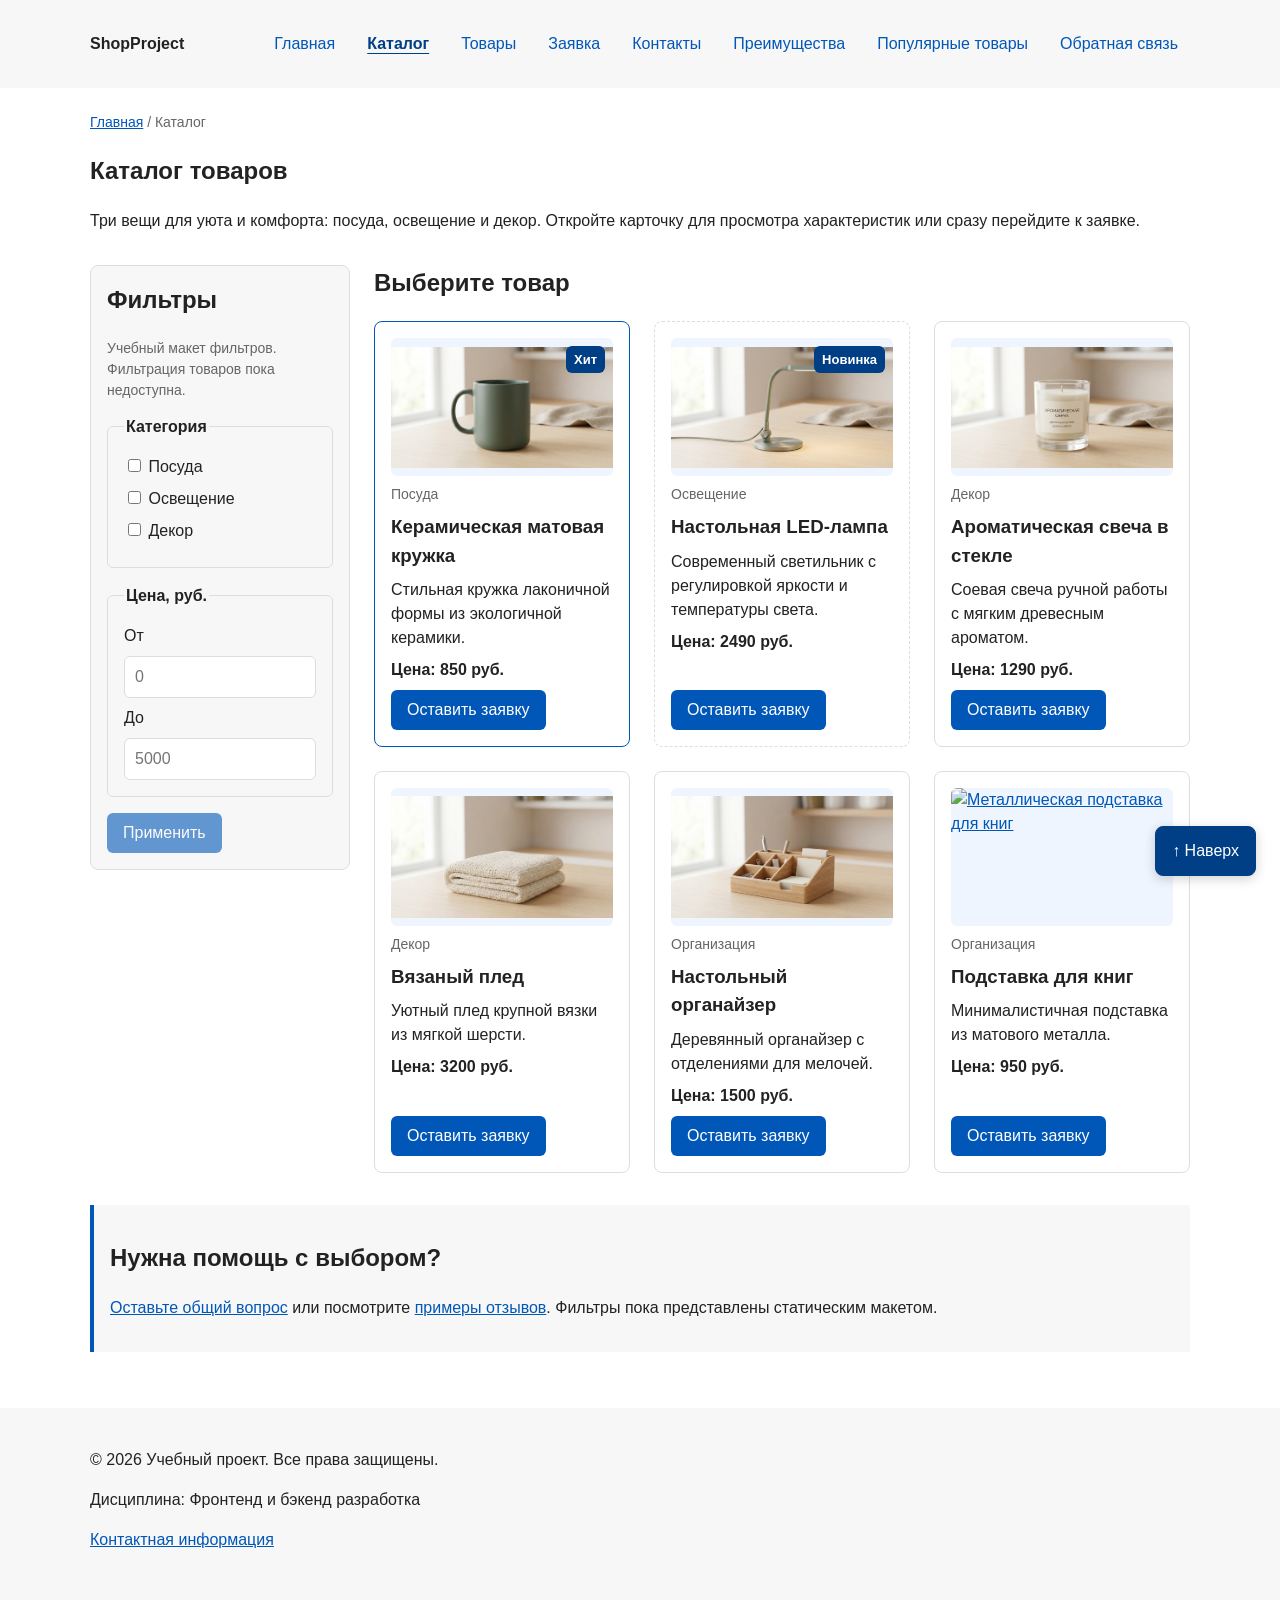
==== commit 48a4aade: "контрольная 2" ====
--- a/catalog.html
+++ b/catalog.html
@@ -120,6 +120,41 @@
             <p class="product-card__price">Цена: 1290 руб.</p>
             <a class="button button--primary product-card__button" href="order.html?product=candle">Оставить заявку</a>
           </article>
+                    <!-- Товар 4: Плед -->
+          <article class="product-card">
+            <a class="product-card__image-link" href="product.html#blanket" aria-label="Подробнее: Вязаный плед">
+              <img class="product-card__image" src="images/blanket.jpg" alt="Мягкий вязаный плед" width="640" height="400" loading="lazy" decoding="async">
+            </a>
+            <p class="product-card__category">Декор</p>
+            <h3 class="product-card__title"><a class="product-card__title-link" href="product.html#blanket">Вязаный плед</a></h3>
+            <p class="product-card__description">Уютный плед крупной вязки из мягкой шерсти.</p>
+            <p class="product-card__price">Цена: 3200 руб.</p>
+            <a class="button button--primary product-card__button" href="order.html?product=blanket">Оставить заявку</a>
+          </article>
+
+          <!-- Товар 5: Органайзер -->
+          <article class="product-card">
+            <a class="product-card__image-link" href="product.html#organizer" aria-label="Подробнее: Настольный органайзер">
+              <img class="product-card__image" src="images/organizer.jpg" alt="Деревянный органайзер для стола" width="640" height="400" loading="lazy" decoding="async">
+            </a>
+            <p class="product-card__category">Организация</p>
+            <h3 class="product-card__title"><a class="product-card__title-link" href="product.html#organizer">Настольный органайзер</a></h3>
+            <p class="product-card__description">Деревянный органайзер с отделениями для мелочей.</p>
+            <p class="product-card__price">Цена: 1500 руб.</p>
+            <a class="button button--primary product-card__button" href="order.html?product=organizer">Оставить заявку</a>
+          </article>
+
+          <!-- Товар 6: Подставка -->
+          <article class="product-card">
+            <a class="product-card__image-link" href="product.html#stand" aria-label="Подробнее: Подставка для книг">
+              <img class="product-card__image" src="images/stand.jpg" alt="Металлическая подставка для книг" width="640" height="400" loading="lazy" decoding="async">
+            </a>
+            <p class="product-card__category">Организация</p>
+            <h3 class="product-card__title"><a class="product-card__title-link" href="product.html#stand">Подставка для книг</a></h3>
+            <p class="product-card__description">Минималистичная подставка из матового металла.</p>
+            <p class="product-card__price">Цена: 950 руб.</p>
+            <a class="button button--primary product-card__button" href="order.html?product=stand">Оставить заявку</a>
+          </article>
         </div>
       </section>
     </div>
--- a/css/style.css
+++ b/css/style.css
@@ -804,4 +804,68 @@
   .product-card:hover {
     transform: none;
   }
+}
+
+/* Sticky-фильтр */
+.catalog-filters {
+  position: sticky;
+  top: 100px; /* Отступ от верха, чтобы не перекрывался шапкой */
+  max-height: calc(100vh - 120px); /* Ограничение высоты */
+  overflow-y: auto; /* Скролл, если фильтров много */
+}
+
+/* Отключаем sticky на мобильных устройствах, чтобы не мешать */
+@media (max-width: 800px) {
+  .catalog-filters {
+    position: static;
+    max-height: none;
+    overflow-y: visible;
+  }
+}
+
+/* Стили для блока FAQ (details/summary) */
+.faq-list {
+  display: flex;
+  flex-direction: column;
+  gap: var(--space-md);
+  margin-bottom: var(--space-lg);
+}
+
+.faq-item {
+  padding: var(--space-md);
+  border: 1px solid var(--color-border);
+  border-radius: var(--radius-md);
+  background-color: var(--color-surface);
+  transition: border-color 160ms ease;
+}
+
+.faq-item:hover {
+  border-color: var(--color-primary);
+}
+
+.faq-item__question {
+  font-weight: 700;
+  cursor: pointer;
+  list-style: none; /* Убираем стандартный маркер */
+  display: flex;
+  justify-content: space-between;
+  align-items: center;
+}
+
+/* Кастомный маркер для details */
+.faq-item__question::after {
+  content: "+";
+  font-size: 20px;
+  color: var(--color-primary);
+  transition: transform 160ms ease;
+}
+
+.faq-item[open] .faq-item__question::after {
+  content: "−";
+}
+
+.faq-item__answer {
+  margin-top: var(--space-md);
+  margin-bottom: 0;
+  color: var(--color-muted);
 }
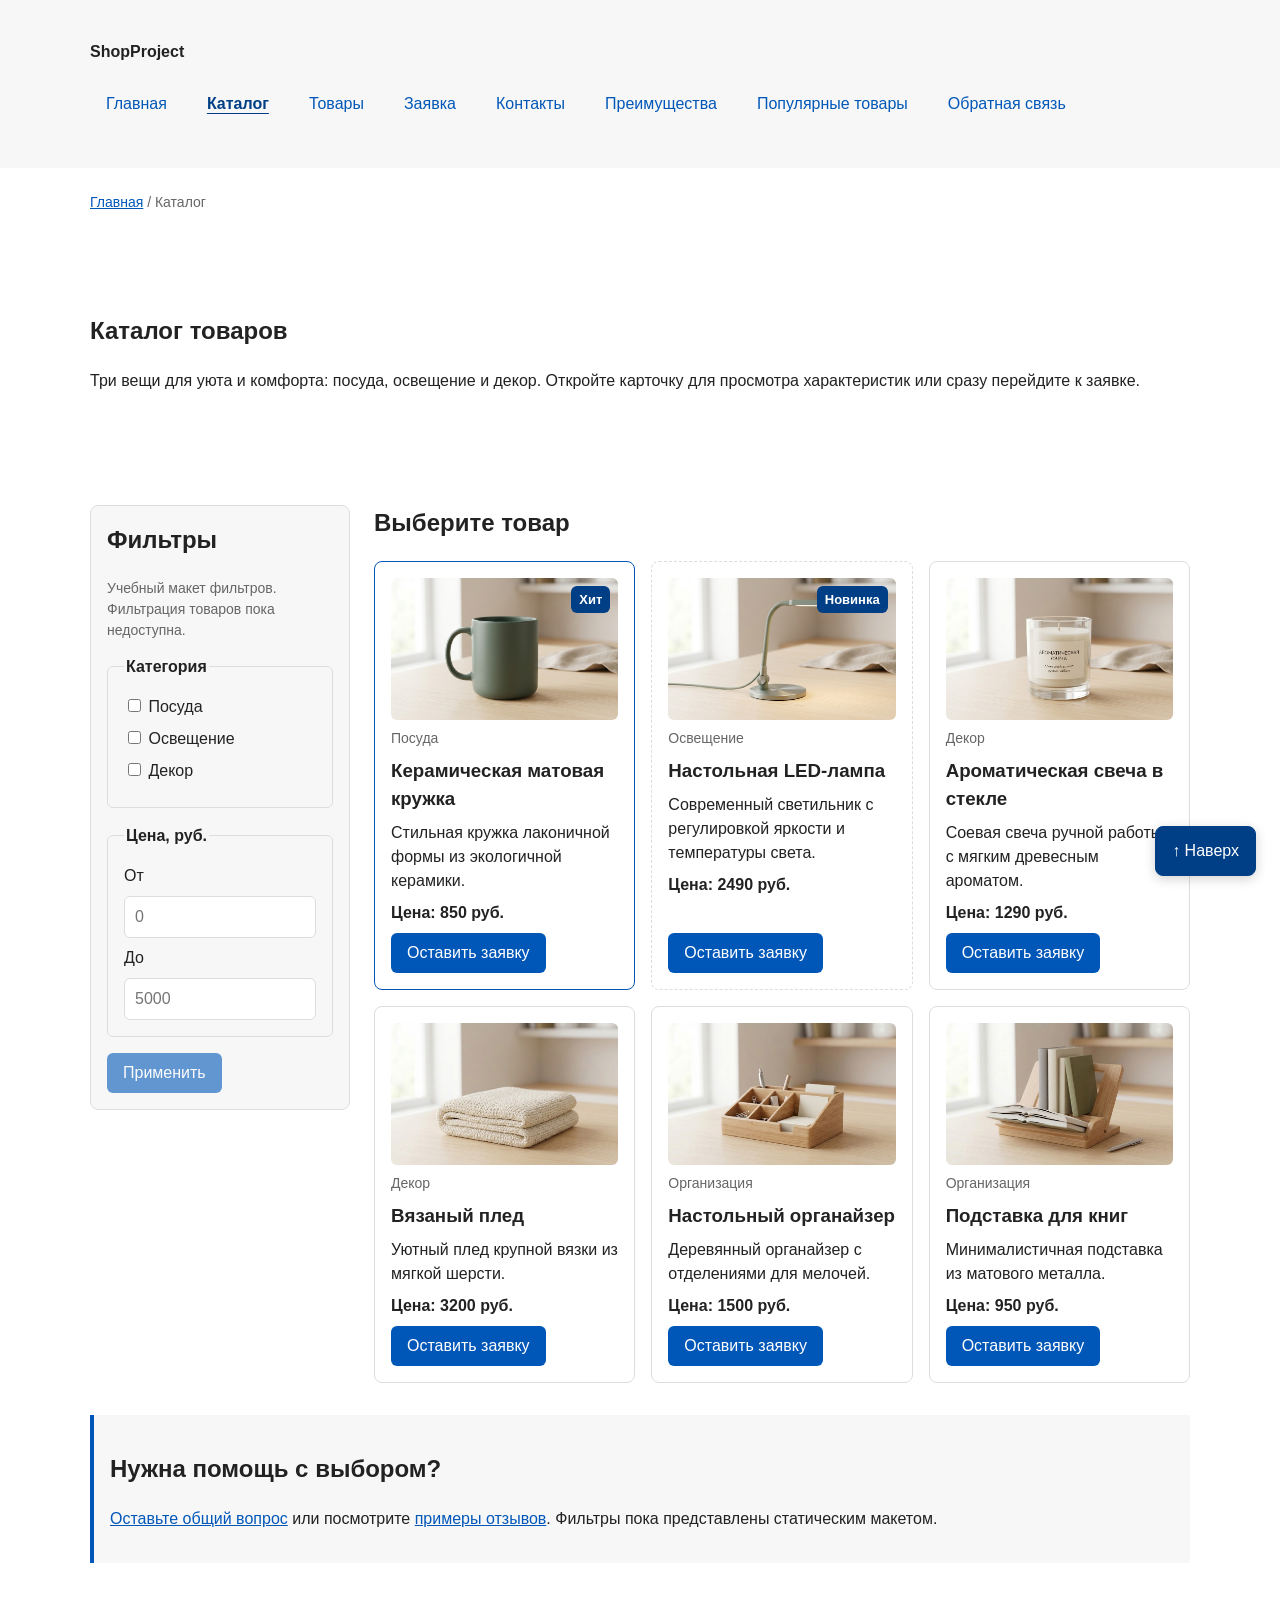
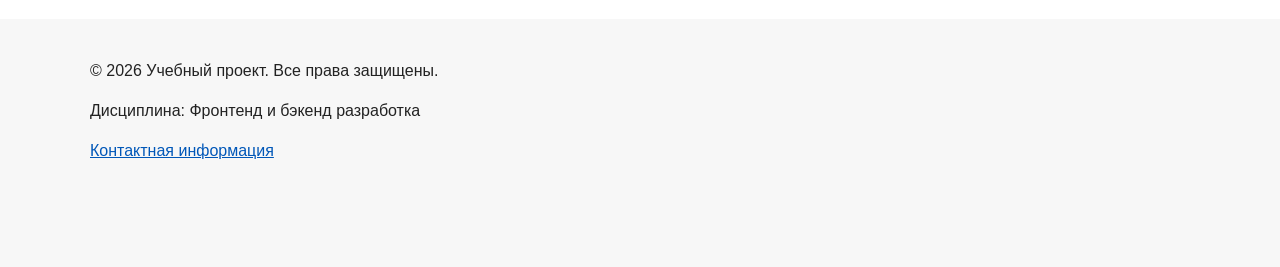
==== commit 37cb8a40: "feat: implement responsive design, add picture tags and table wrappers for all products" ====
--- a/catalog.html
+++ b/catalog.html
@@ -16,6 +16,7 @@
   <meta property="og:image:height" content="630">
   <meta property="og:image:alt" content="ShopProject — учебный интернет-магазин">
   <link rel="stylesheet" href="css/style.css">
+  <link rel="stylesheet" href="css/responsive.css">
 </head>
 <body class="page" id="top">
   <a class="skip-link" href="#main-content">К содержимому</a>
@@ -87,7 +88,20 @@
           <article class="product-card product-card--featured">
             <span class="product-card__badge">Хит</span>
             <a class="product-card__image-link" href="product.html#mug" aria-label="Подробнее: Керамическая матовая кружка">
-              <img class="product-card__image" src="images/mug.jpg" alt="Керамическая матовая кружка зеленого цвета" width="640" height="400" loading="lazy" decoding="async">
+              <picture>
+                <source srcset="images/mug.webp" type="image/webp">
+                <img 
+                  class="product-card__image" 
+                  src="images/mug.jpg" 
+                  srcset="images/mug.jpg 640w" 
+                  sizes="(max-width: 767px) 100vw, (max-width: 1199px) 50vw, 33vw" 
+                  alt="Керамическая матовая кружка зеленого цвета" 
+                  width="640" 
+                  height="400" 
+                  loading="lazy" 
+                  decoding="async"
+                  >
+              </picture>
             </a>
             <p class="product-card__category">Посуда</p>
             <h3 class="product-card__title"><a class="product-card__title-link" href="product.html#mug">Керамическая матовая кружка</a></h3>
--- a/css/responsive.css
+++ b/css/responsive.css
@@ -0,0 +1,114 @@
+/* css/responsive.css */
+/* Адаптивные стили для КР №3/№4. Подход: Mobile First. Базовые стили — мобильные. */
+
+/* Базовые сбросы */
+*, *::before, *::after { box-sizing: border-box; }
+html { scroll-behavior: smooth; }
+img, video { max-width: 100%; height: auto; }
+body { overflow-x: hidden; }
+
+/* Контейнеры (Mobile First) */
+.container, .main, .section {
+  width: min(100% - 32px, 1200px);
+  margin-inline: auto;
+}
+.section { padding-block: clamp(24px, 5vw, 64px); }
+
+/* --- Адаптация шапки и навигации --- */
+.site-header__inner {
+  display: flex;
+  flex-direction: column;
+  align-items: center;
+  gap: 16px;
+  padding-block: 16px;
+}
+
+.site-nav__list {
+  display: flex;
+  flex-direction: column;
+  gap: 8px;
+  padding: 0;
+  margin: 0;
+  list-style: none;
+  text-align: center;
+}
+
+.site-nav__link {
+  display: block;
+  padding: 12px 16px;
+}
+
+@media (min-width: 768px) {
+  .site-header__inner { flex-direction: row; justify-content: space-between; }
+  .site-nav__list { flex-direction: row; flex-wrap: wrap; align-items: center; }
+}
+
+/* --- Адаптация Hero-блока --- */
+.hero { padding-block: clamp(32px, 8vw, 96px); text-align: center; }
+.hero__title { font-size: clamp(24px, 5vw, 48px); }
+.hero__description { font-size: clamp(16px, 2vw, 20px); margin-bottom: 24px; }
+
+@media (min-width: 768px) {
+  .hero { text-align: left; }
+}
+
+/* --- Адаптация сетки карточек --- */
+.products-grid {
+  display: grid;
+  grid-template-columns: 1fr;
+  gap: var(--space-md, 24px);
+}
+
+@media (min-width: 768px) {
+  .products-grid { grid-template-columns: repeat(2, minmax(0, 1fr)); }
+}
+
+@media (min-width: 1024px) {
+  .products-grid { grid-template-columns: repeat(3, minmax(0, 1fr)); }
+}
+
+/* --- Адаптация каталога (боковые фильтры) --- */
+.catalog-layout {
+  display: grid;
+  grid-template-columns: 1fr;
+  gap: var(--space-lg, 32px);
+}
+
+@media (min-width: 768px) {
+  .catalog-layout { grid-template-columns: 260px 1fr; }
+}
+
+/* --- Адаптация форм --- */
+.order-form {
+  display: grid;
+  gap: var(--space-md, 16px);
+}
+
+.order-form__field { display: grid; gap: 8px; }
+.order-form__input, .order-form__textarea, .order-form__select {
+  width: 100%;
+  min-height: 44px; /* Удобно для пальцев */
+}
+
+@media (min-width: 768px) {
+  .order-form { grid-template-columns: repeat(2, minmax(0, 1fr)); }
+  .order-form__field--wide { grid-column: 1 / -1; }
+}
+
+/* --- Адаптация таблиц --- */
+.table-wrapper {
+  overflow-x: auto;
+  -webkit-overflow-scrolling: touch;
+}
+.product-table {
+  width: 100%;
+  min-width: 640px; /* Таблица не сжимается в кашу, а скроллится */
+  border-collapse: collapse;
+}
+
+/* --- Адаптивные изображения (базовое правило) --- */
+.product-card__image, .product-detail__image {
+  width: 100%;
+  height: auto;
+  object-fit: cover;
+}
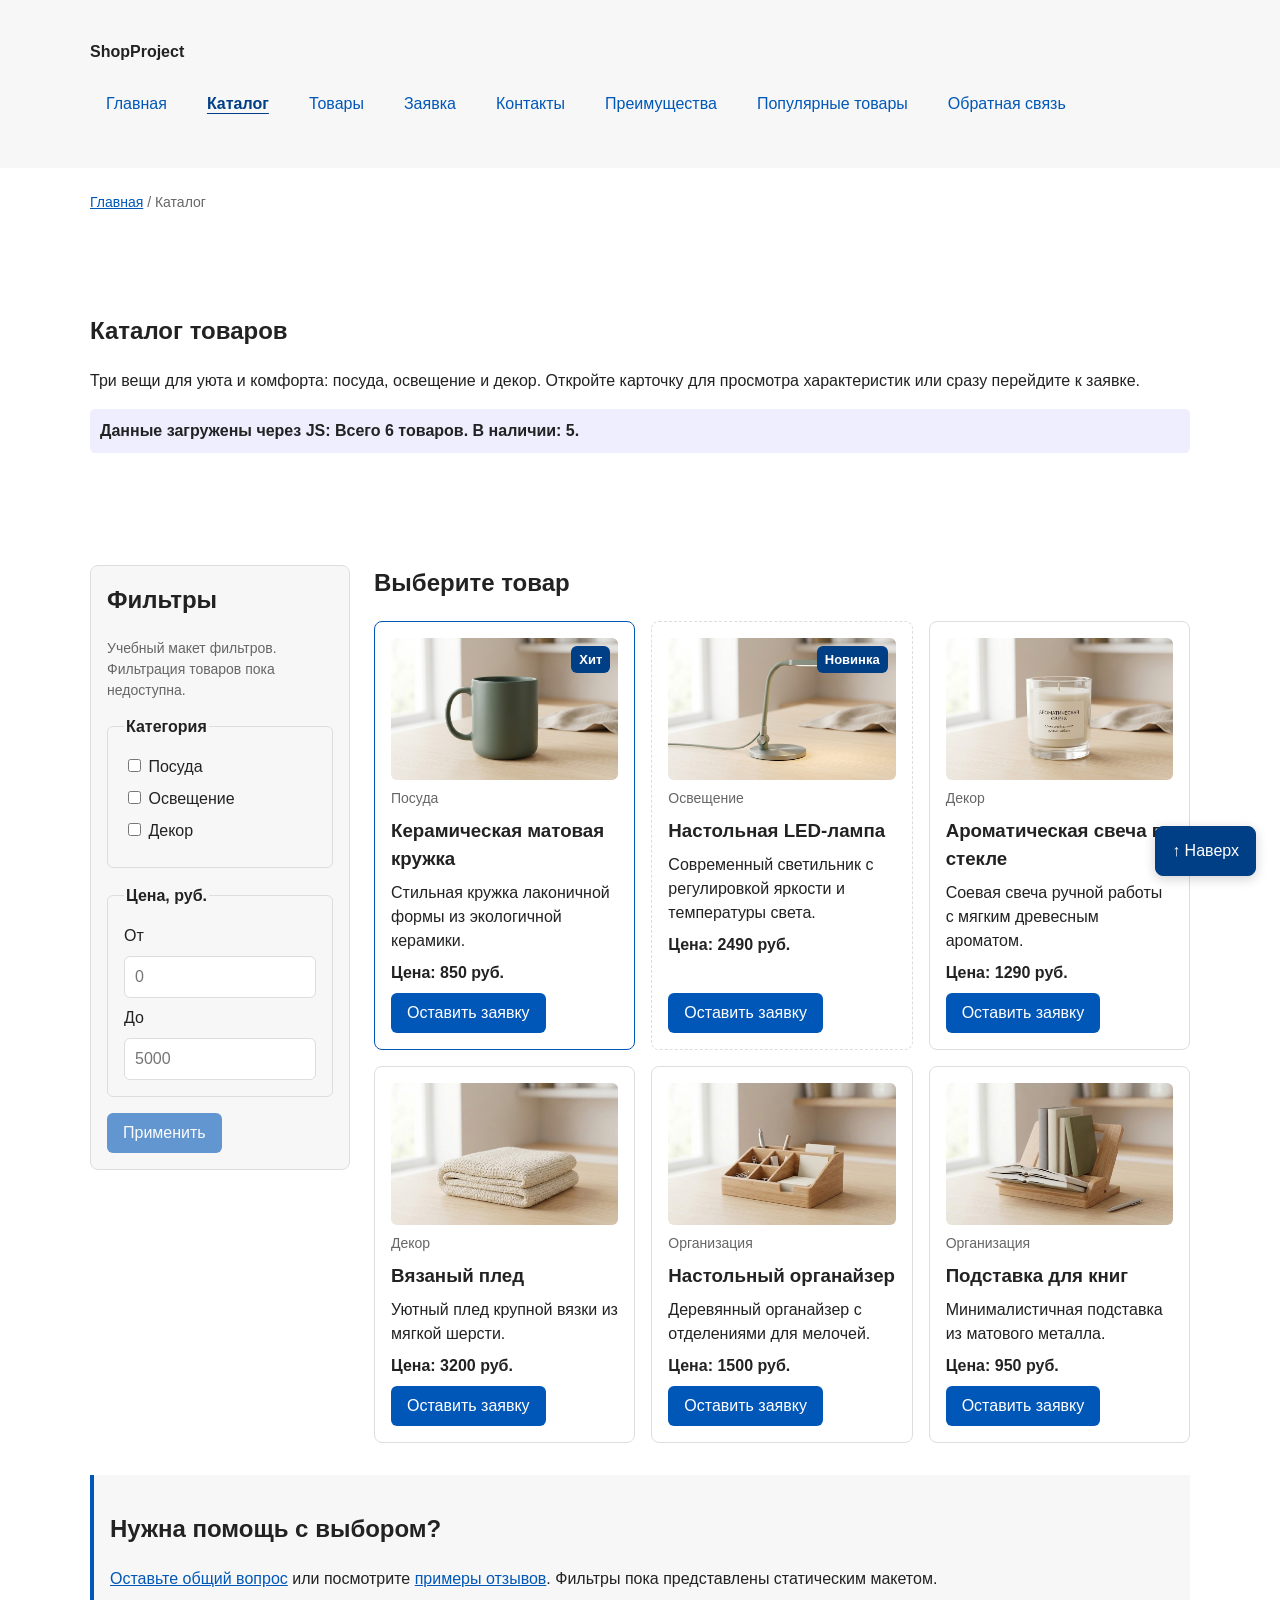
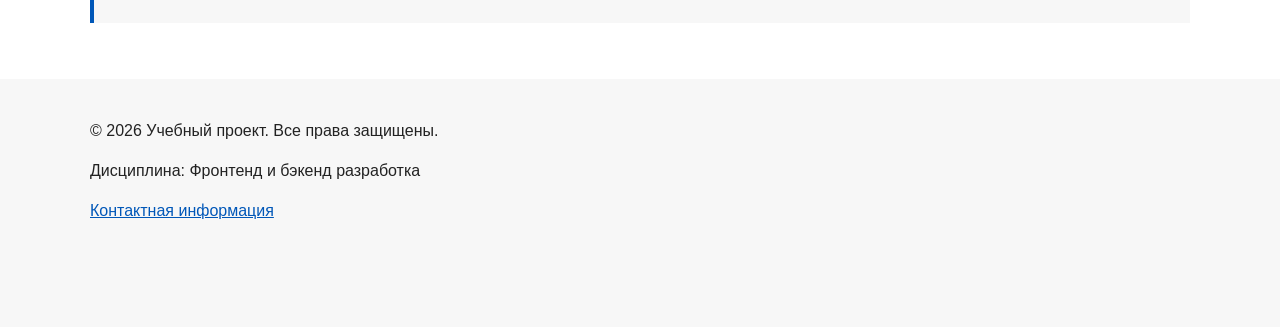
==== commit b616e5af: "feat: add js functions and safe textContent output" ====
--- a/catalog.html
+++ b/catalog.html
@@ -17,6 +17,8 @@
   <meta property="og:image:alt" content="ShopProject — учебный интернет-магазин">
   <link rel="stylesheet" href="css/style.css">
   <link rel="stylesheet" href="css/responsive.css">
+  <script src="js/data.js" defer></script>
+  <script src="js/main.js" defer></script>
 </head>
 <body class="page" id="top">
   <a class="skip-link" href="#main-content">К содержимому</a>
@@ -46,6 +48,7 @@
       <h1 class="section__heading">Каталог товаров</h1>
       <p>Три вещи для уюта и комфорта: посуда, освещение и декор.
         Откройте карточку для просмотра характеристик или сразу перейдите к заявке.</p>
+      <p id="js-catalog-output" style="font-weight: bold; background-color: #eef; padding: 10px; border-radius: 5px; margin-top: 15px;"></p>
     </section>
     <div class="catalog-layout">
       <aside class="catalog-filters" aria-labelledby="filters-title">
@@ -114,7 +117,20 @@
           <article class="product-card product-card--new">
             <span class="product-card__badge">Новинка</span>
             <a class="product-card__image-link" href="product.html#lamp" aria-label="Подробнее: Настольная LED-лампа">
-              <img class="product-card__image" src="images/lamp.jpg" alt="Современная настольная LED-лампа" width="640" height="400" loading="lazy" decoding="async">
+              <picture>
+                <source srcset="images/lamp.webp" type="image/webp">
+                <img 
+                  class="product-card__image" 
+                  src="images/lamp.jpg" 
+                  srcset="images/lamp.jpg 640w" 
+                  sizes="(max-width: 767px) 100vw, (max-width: 1199px) 50vw, 33vw" 
+                  alt="Современная настольная LED-лампа" 
+                  width="640" 
+                  height="400" 
+                  loading="lazy" 
+                  decoding="async"
+                >
+              </picture>
             </a>
             <p class="product-card__category">Освещение</p>
             <h3 class="product-card__title"><a class="product-card__title-link" href="product.html#lamp">Настольная LED-лампа</a></h3>
@@ -126,7 +142,20 @@
           <!-- Товар 3: Свеча -->
           <article class="product-card">
             <a class="product-card__image-link" href="product.html#candle" aria-label="Подробнее: Ароматическая свеча в стекле">
-              <img class="product-card__image" src="images/candle.jpg" alt="Ароматическая соевая свеча в стеклянном стакане" width="640" height="400" loading="lazy" decoding="async">
+              <picture>
+                <source srcset="images/candle.webp" type="image/webp">
+                <img 
+                  class="product-card__image" 
+                  src="images/candle.jpg" 
+                  srcset="images/candle.jpg 640w" 
+                  sizes="(max-width: 767px) 100vw, (max-width: 1199px) 50vw, 33vw" 
+                  alt="Ароматическая соевая свеча в стеклянном стакане" 
+                  width="640" 
+                  height="400" 
+                  loading="lazy" 
+                  decoding="async"
+                >
+              </picture>
             </a>
             <p class="product-card__category">Декор</p>
             <h3 class="product-card__title"><a class="product-card__title-link" href="product.html#candle">Ароматическая свеча в стекле</a></h3>
@@ -137,7 +166,20 @@
                     <!-- Товар 4: Плед -->
           <article class="product-card">
             <a class="product-card__image-link" href="product.html#blanket" aria-label="Подробнее: Вязаный плед">
-              <img class="product-card__image" src="images/blanket.jpg" alt="Мягкий вязаный плед" width="640" height="400" loading="lazy" decoding="async">
+              <picture>
+                <source srcset="images/blanket.webp" type="image/webp">
+                <img 
+                  class="product-card__image" 
+                  src="images/blanket.jpg" 
+                  srcset="images/blanket.jpg 640w" 
+                  sizes="(max-width: 767px) 100vw, (max-width: 1199px) 50vw, 33vw" 
+                  alt="Мягкий вязаный плед" 
+                  width="640" 
+                  height="400" 
+                  loading="lazy" 
+                  decoding="async"
+                >
+              </picture>
             </a>
             <p class="product-card__category">Декор</p>
             <h3 class="product-card__title"><a class="product-card__title-link" href="product.html#blanket">Вязаный плед</a></h3>
@@ -149,7 +191,20 @@
           <!-- Товар 5: Органайзер -->
           <article class="product-card">
             <a class="product-card__image-link" href="product.html#organizer" aria-label="Подробнее: Настольный органайзер">
-              <img class="product-card__image" src="images/organizer.jpg" alt="Деревянный органайзер для стола" width="640" height="400" loading="lazy" decoding="async">
+              <picture>
+                <source srcset="images/organizer.webp" type="image/webp">
+                <img 
+                  class="product-card__image" 
+                  src="images/organizer.jpg" 
+                  srcset="images/organizer.jpg 640w" 
+                  sizes="(max-width: 767px) 100vw, (max-width: 1199px) 50vw, 33vw" 
+                  alt="Деревянный органайзер для стола" 
+                  width="640" 
+                  height="400" 
+                  loading="lazy" 
+                  decoding="async"
+                >
+              </picture>
             </a>
             <p class="product-card__category">Организация</p>
             <h3 class="product-card__title"><a class="product-card__title-link" href="product.html#organizer">Настольный органайзер</a></h3>
@@ -161,7 +216,20 @@
           <!-- Товар 6: Подставка -->
           <article class="product-card">
             <a class="product-card__image-link" href="product.html#stand" aria-label="Подробнее: Подставка для книг">
-              <img class="product-card__image" src="images/stand.jpg" alt="Металлическая подставка для книг" width="640" height="400" loading="lazy" decoding="async">
+              <picture>
+                <source srcset="images/stand.webp" type="image/webp">
+                <img 
+                  class="product-card__image" 
+                  src="images/stand.jpg" 
+                  srcset="images/stand.jpg 640w" 
+                  sizes="(max-width: 767px) 100vw, (max-width: 1199px) 50vw, 33vw" 
+                  alt="Металлическая подставка для книг" 
+                  width="640" 
+                  height="400" 
+                  loading="lazy" 
+                  decoding="async"
+                >
+              </picture>
             </a>
             <p class="product-card__category">Организация</p>
             <h3 class="product-card__title"><a class="product-card__title-link" href="product.html#stand">Подставка для книг</a></h3>
--- a/css/responsive.css
+++ b/css/responsive.css
@@ -111,4 +111,12 @@
   width: 100%;
   height: auto;
   object-fit: cover;
+}
+/* Адаптация изображений на странице товаров (product.html) */
+.product-detail__image {
+  width: 100%;
+  max-width: 640px; /* Ограничиваем максимальный размер, чтобы на ПК не было слишком огромным */
+  height: auto;
+  object-fit: contain;
+  border-radius: var(--radius-md, 8px);
 }
